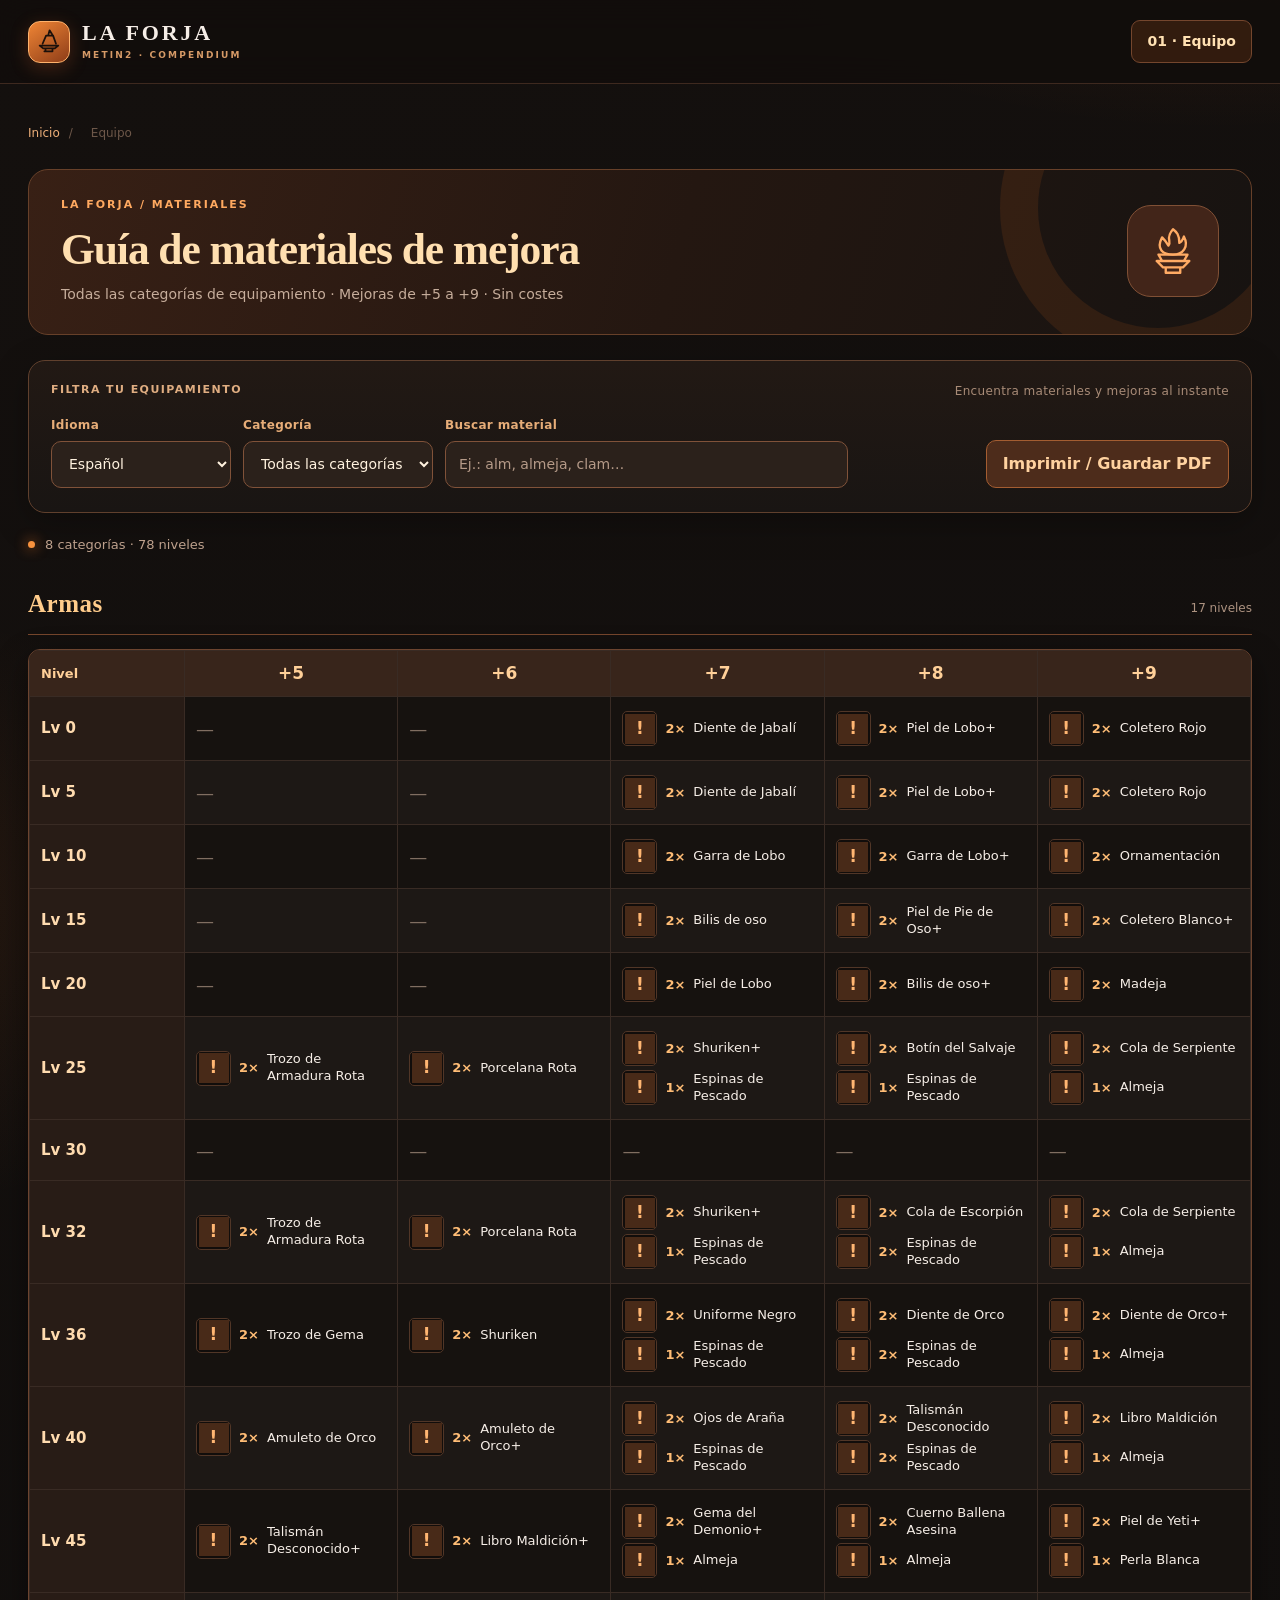
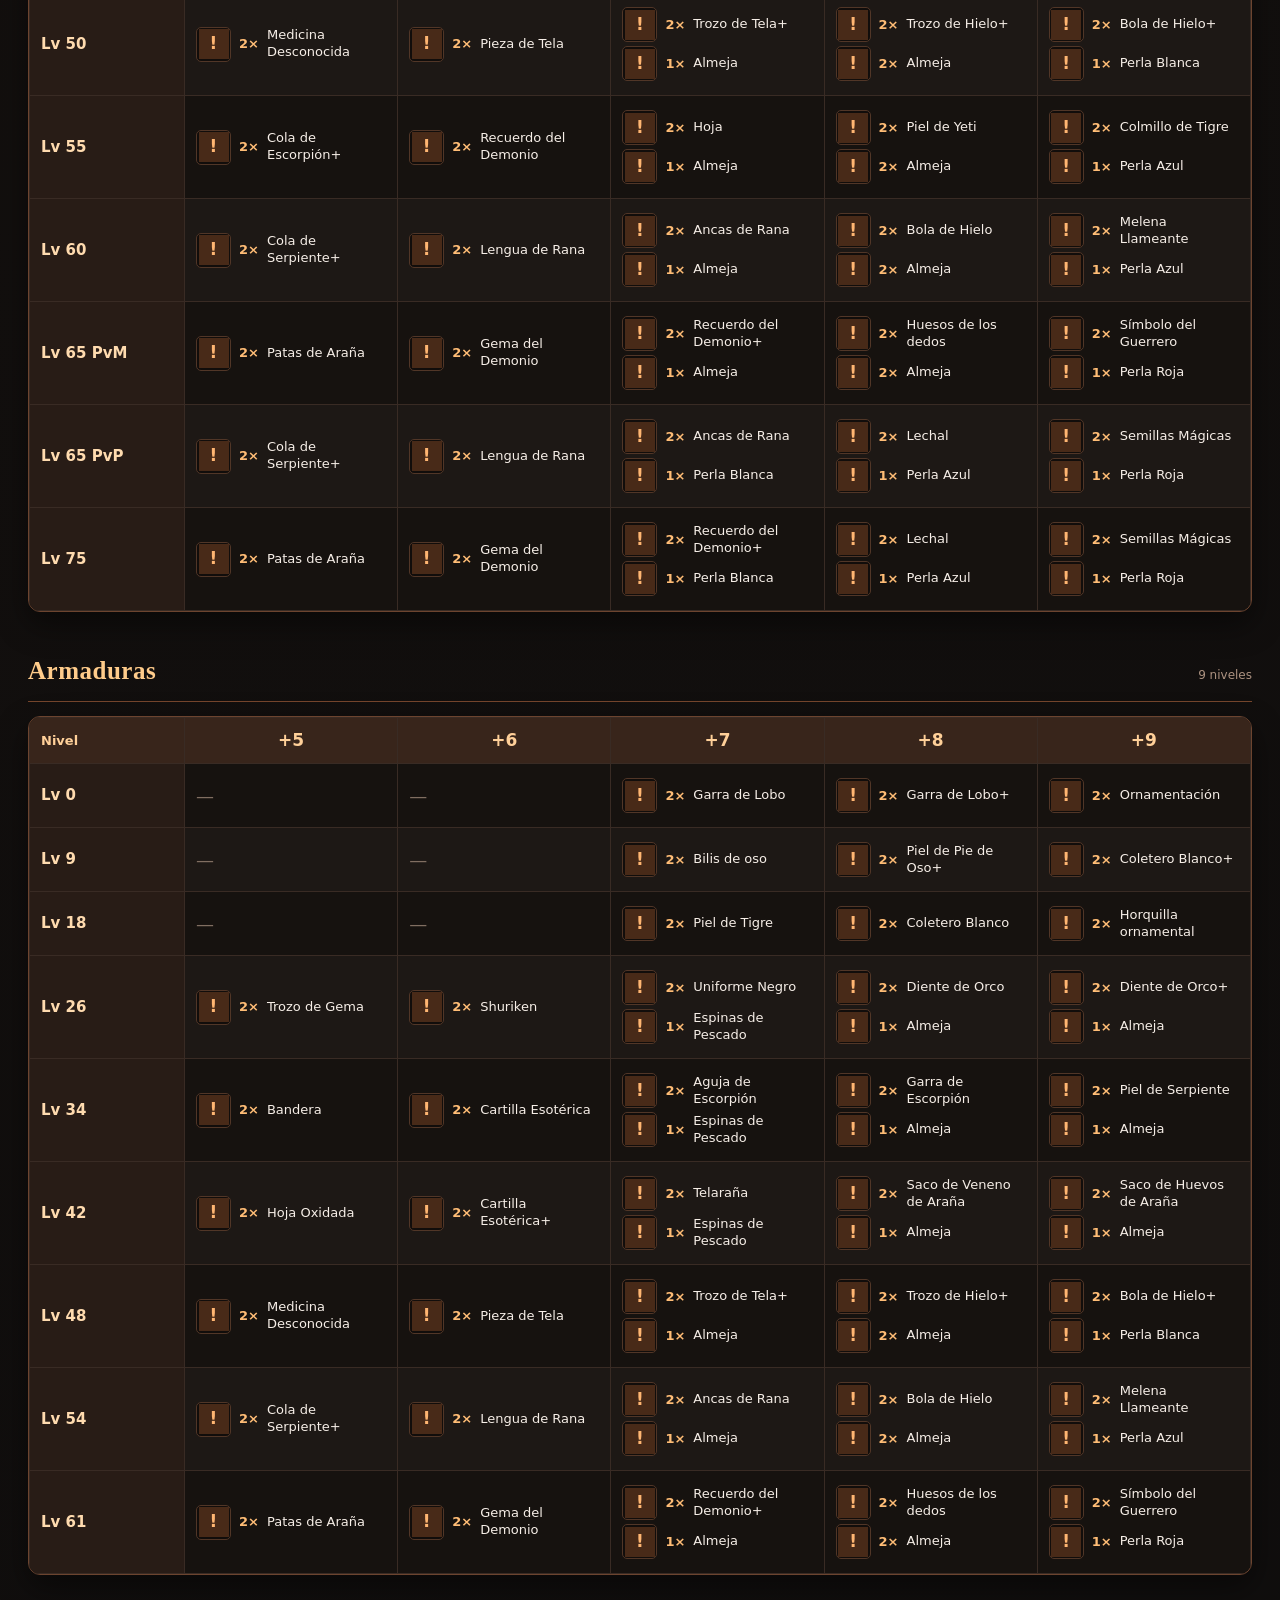
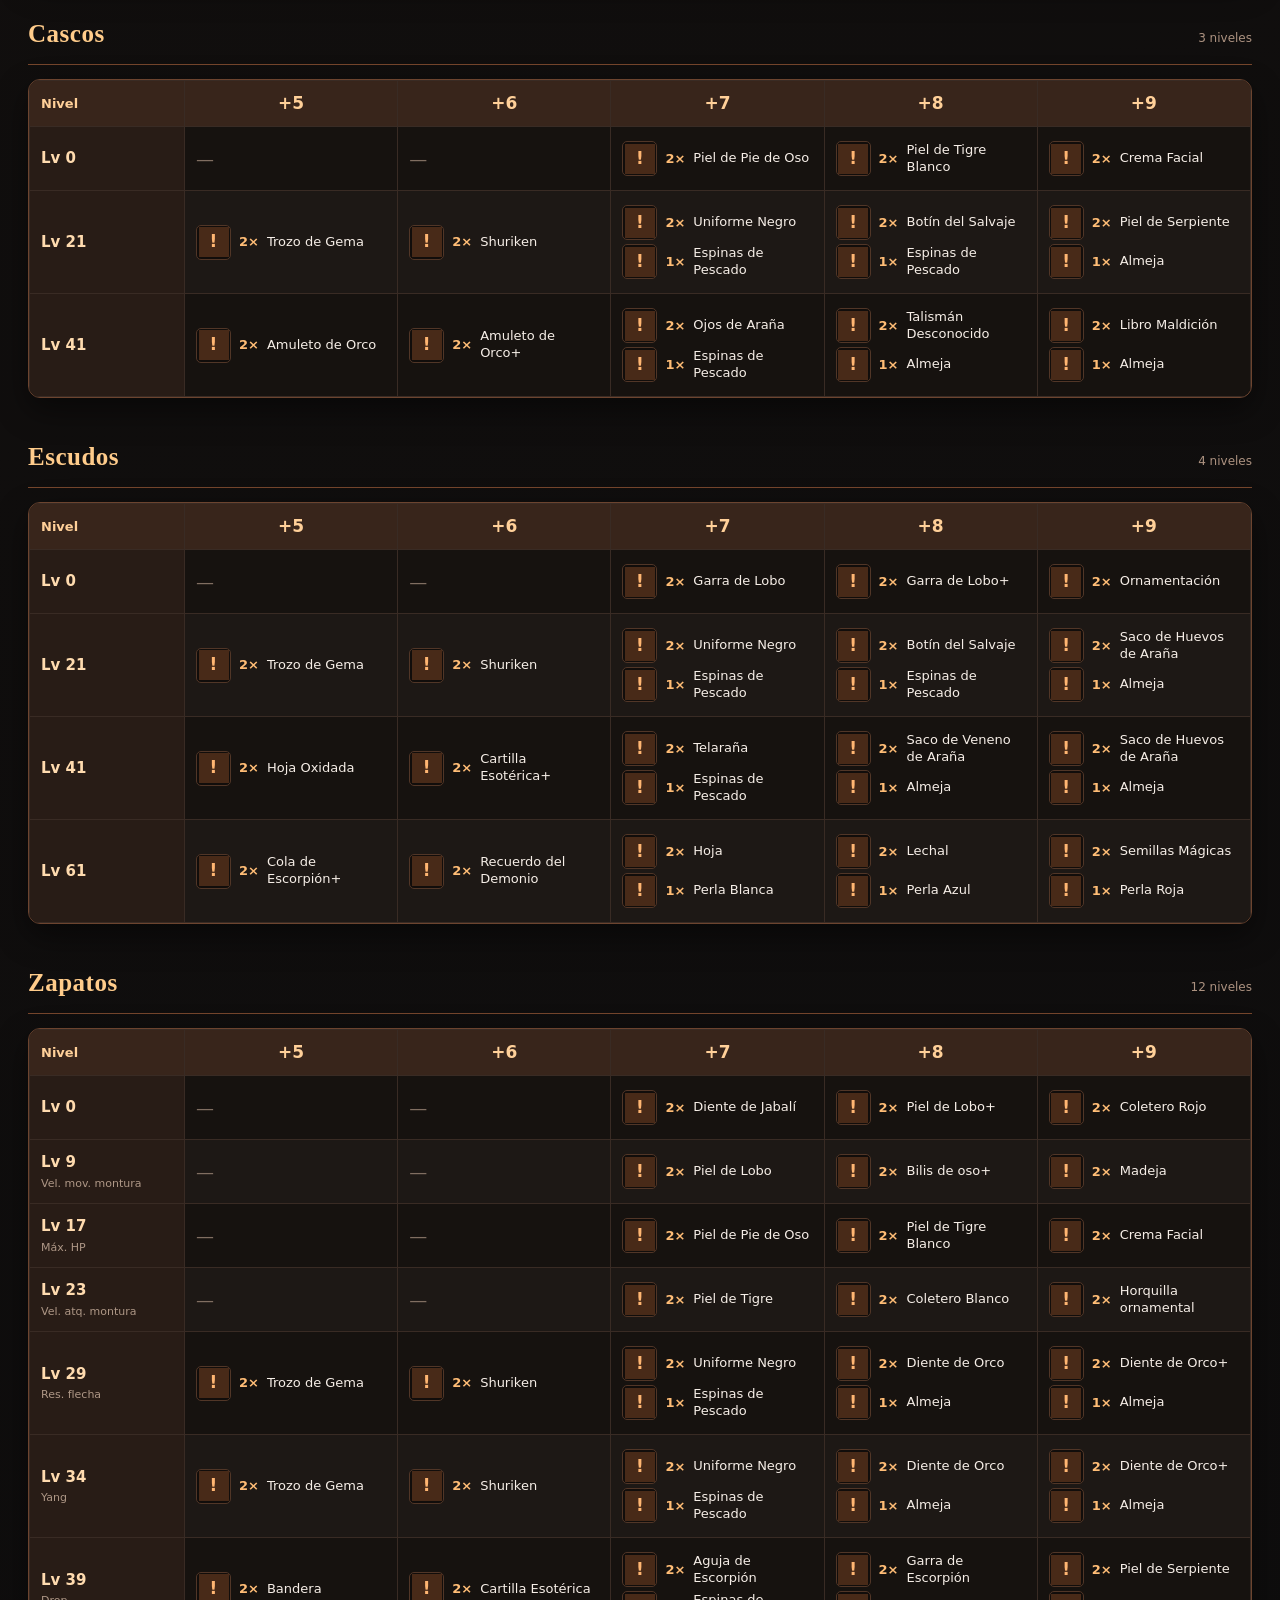
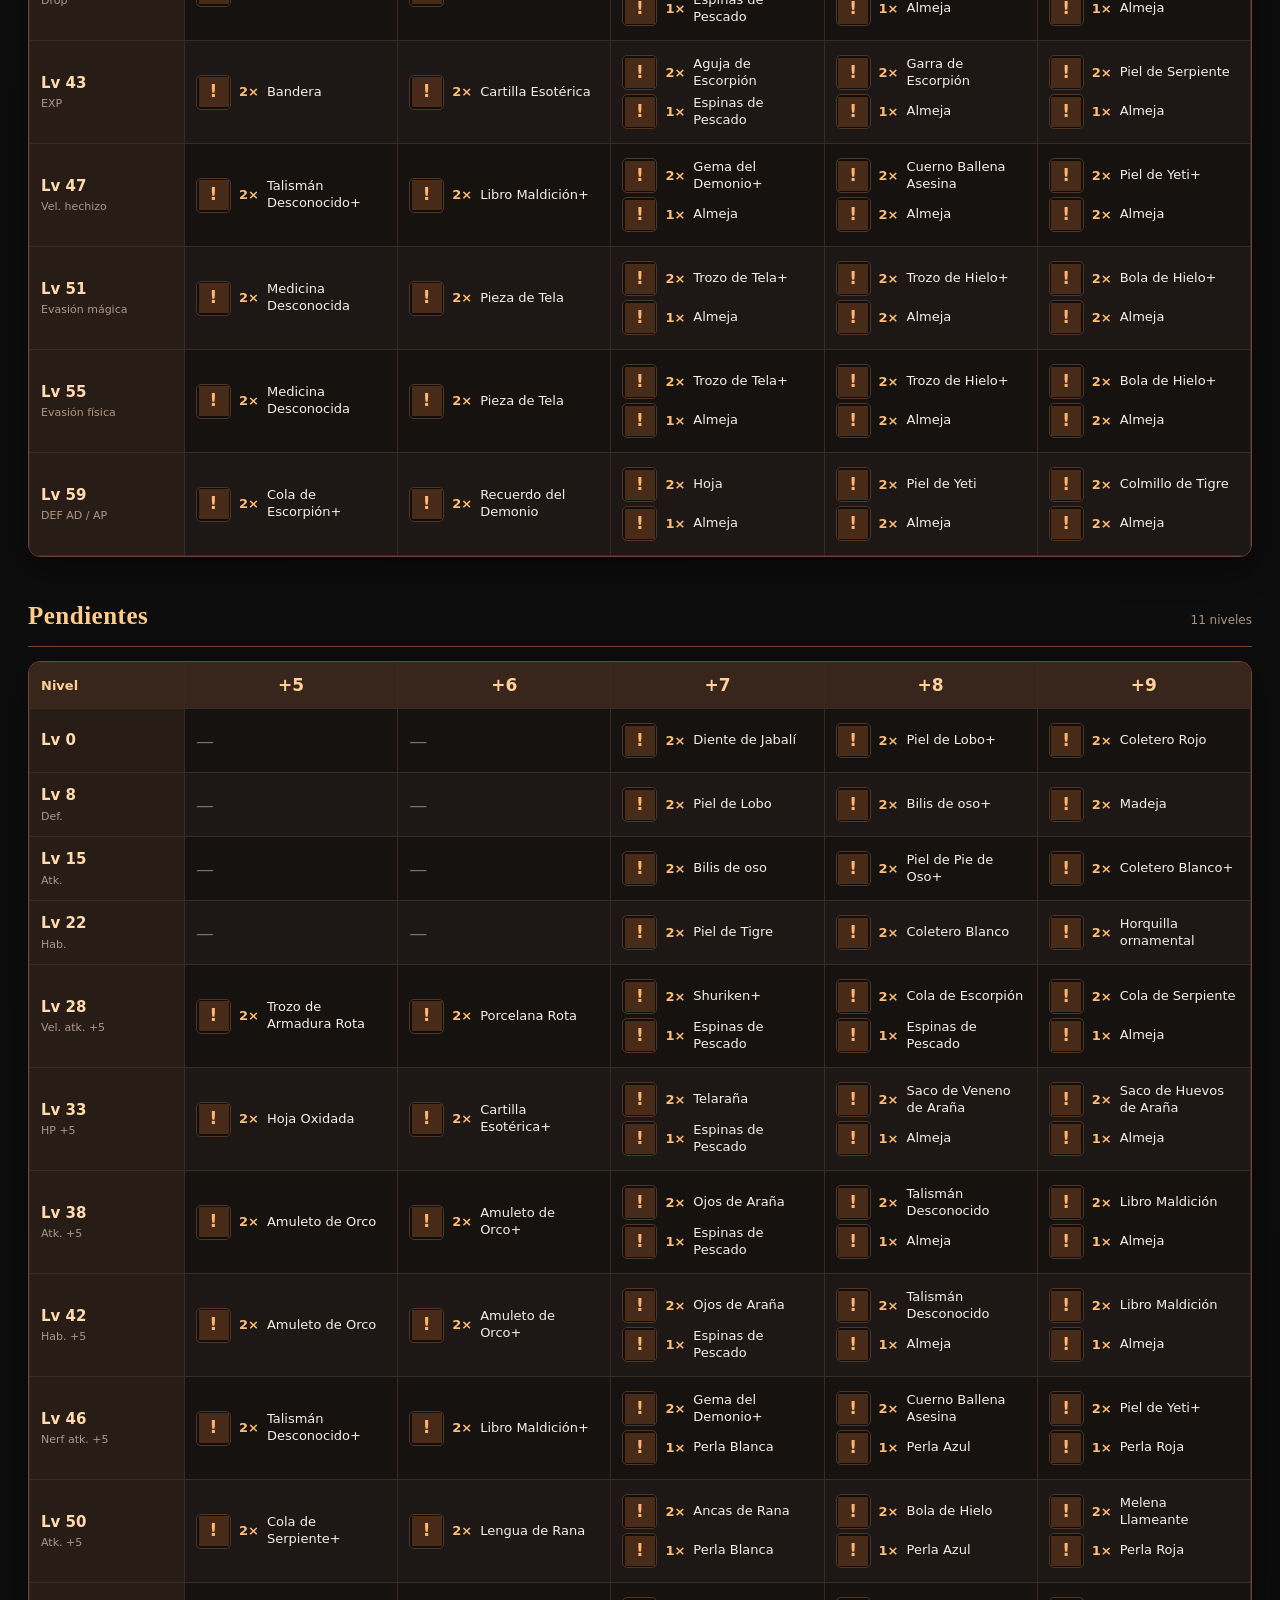
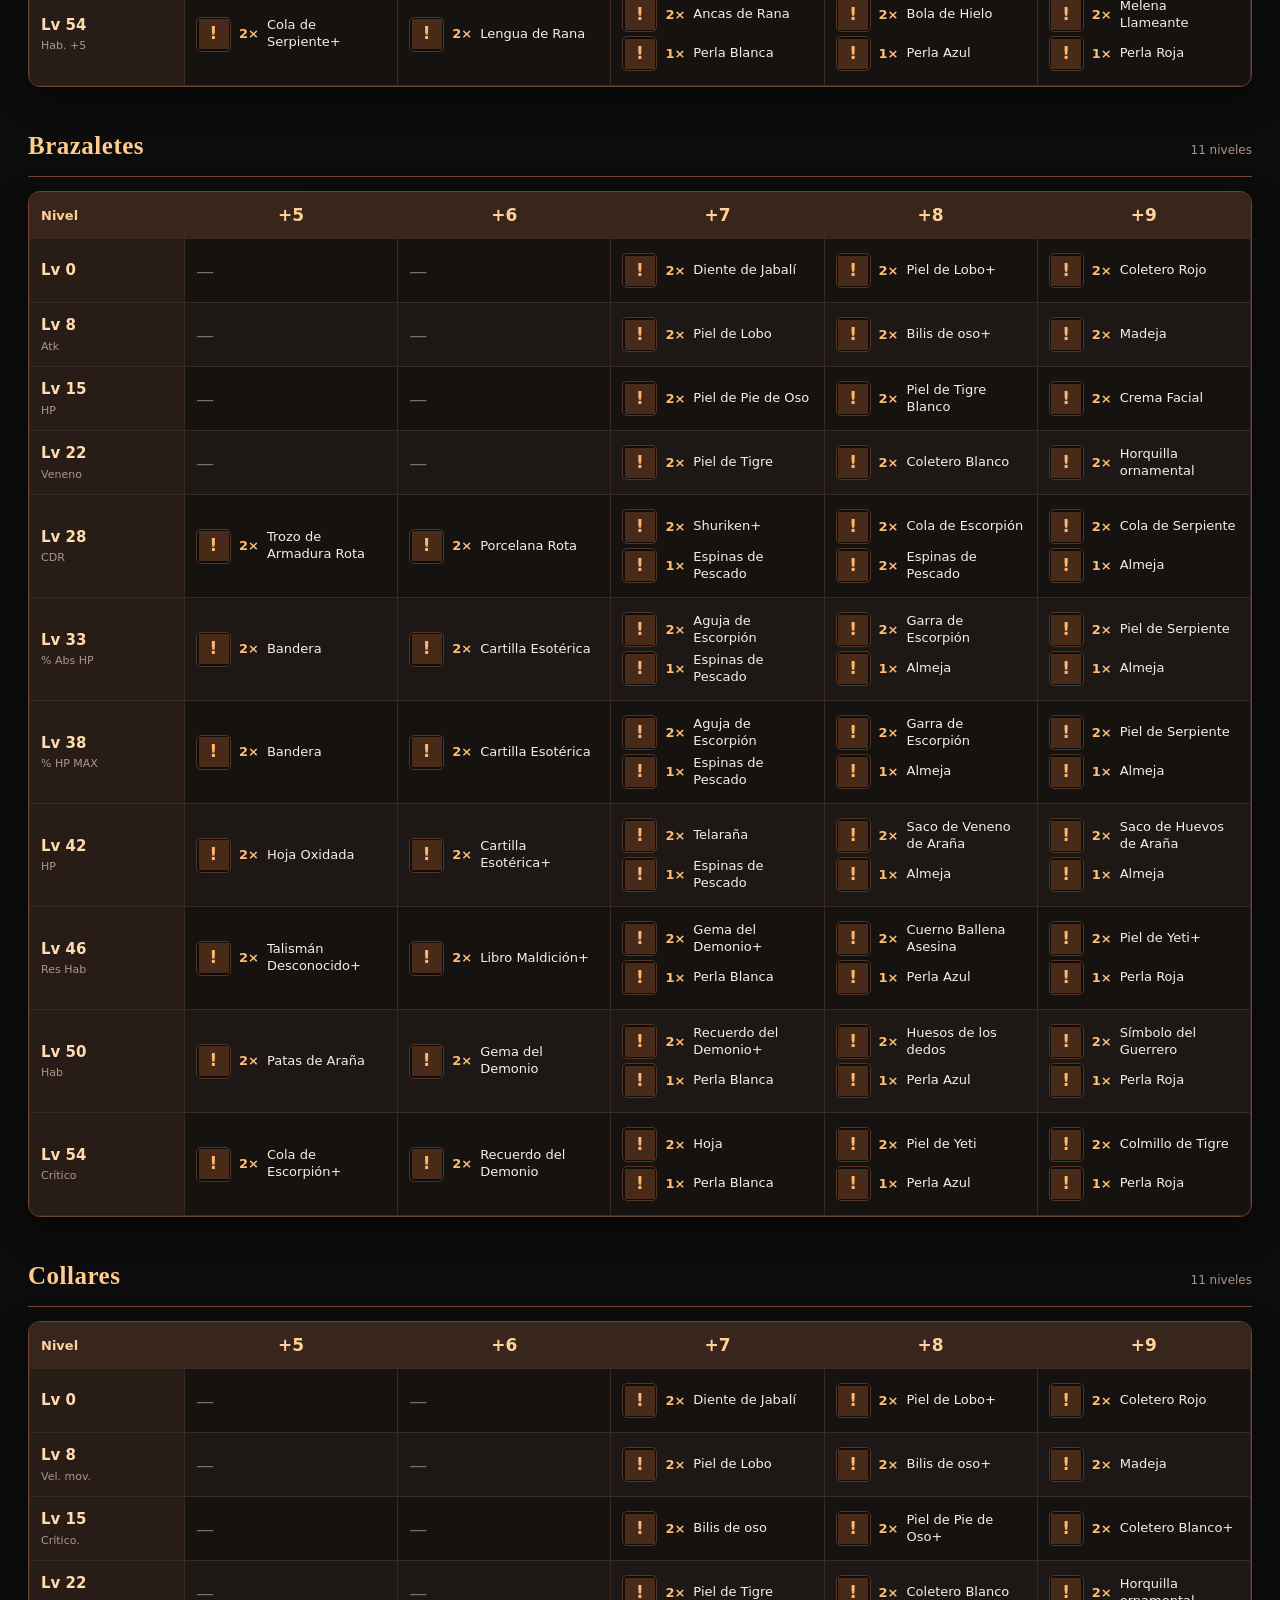
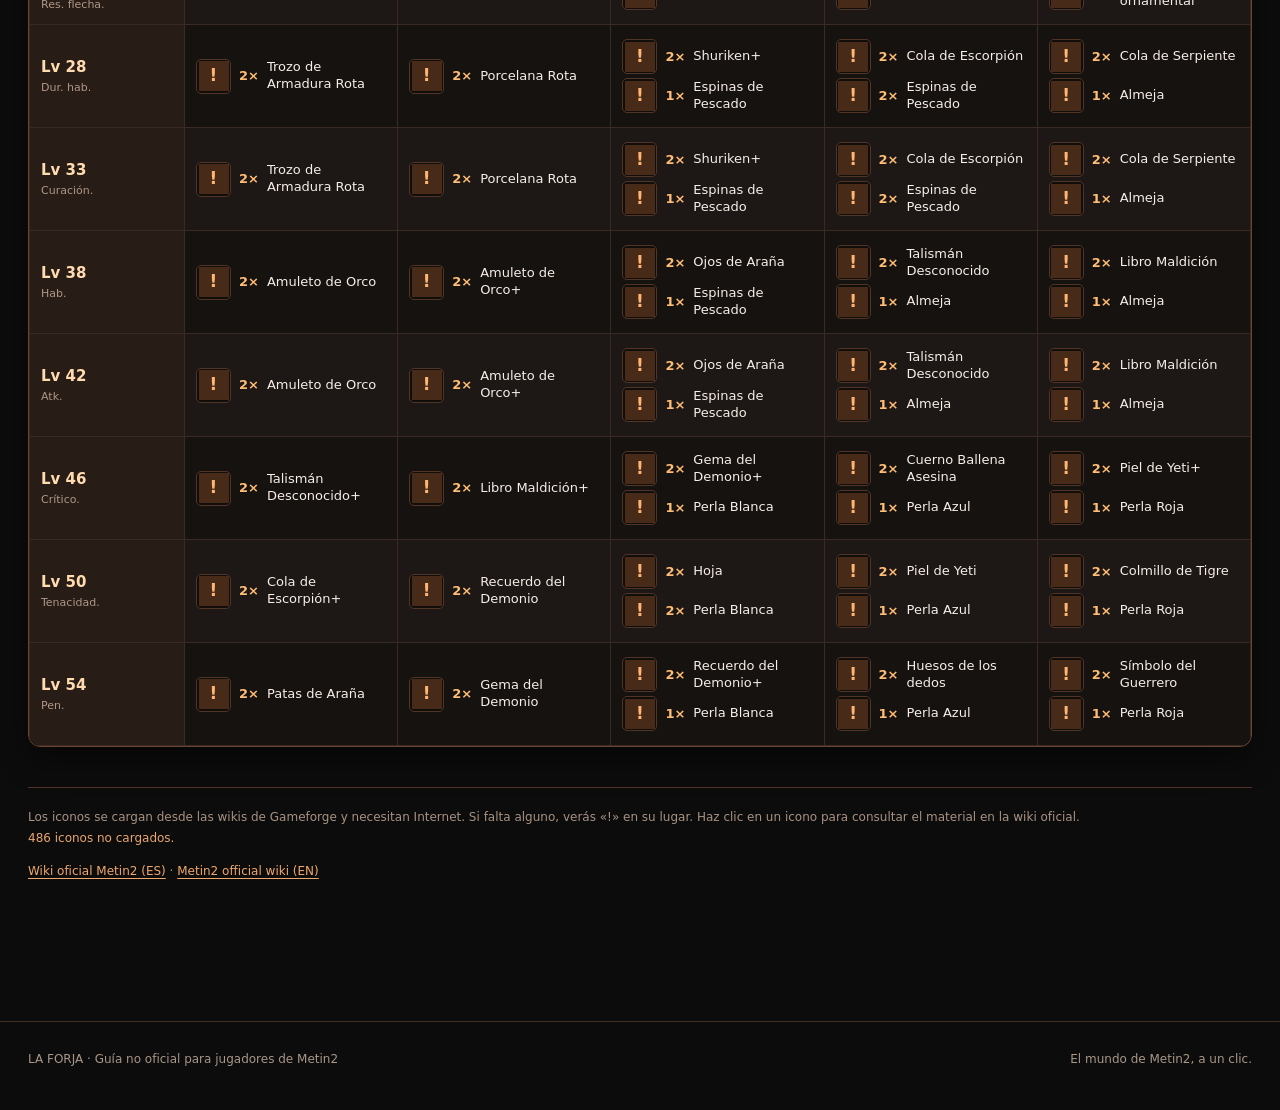
==== crafting.html @ 2d1f7be0 "Add files via upload" ====
<!DOCTYPE html>
<html lang="es">
<head>
<meta charset="utf-8">
<meta name="viewport" content="width=device-width, initial-scale=1">
<meta name="theme-color" content="#17100e">
<meta name="description" content="Guía de crafteo de Metin2: materiales para mejorar armas, armaduras, cascos, escudos, zapatos, pendientes, brazaletes y collares del +5 al +9.">
<title>Metin2 · Equipo y materiales</title>
<link rel="stylesheet" href="estilos.css">
</head>
<body>
<header class="site-header">
  <div class="shell header-inner">
    <a class="brand" href="index.html" data-home-link aria-label="Volver al inicio">
      <span class="brand-mark" aria-hidden="true"><svg viewBox="0 0 48 48" fill="none" stroke="currentColor" stroke-width="3" stroke-linecap="round" stroke-linejoin="round"><path d="M8 30h32l-6 5H14l-6-5ZM18 35v5m12-5v5H16"/><path d="M13 27l6-14h12l5 14"/><path d="m23 11 2-7 5 8"/></svg></span>
      <span><span class="brand-name">LA FORJA</span><span class="brand-caption">Metin2 · Compendium</span></span>
    </a>
    <nav class="main-nav" aria-label="Navegación principal">
      <a id="navCraft" href="crafting.html" aria-current="page">01 · Equipo</a>
    </nav>
  </div>
</header>
<main class="shell craft-main">
  <div class="breadcrumb"><a href="index.html" data-home-link id="breadcrumbHome">Inicio</a><span>/</span><span id="breadcrumbCurrent">Equipo</span></div>
  <header class="craft-hero">
    <div>
      <div class="kicker" id="heroKicker">LA FORJA / MATERIALES</div>
      <h1 id="pageTitle">Guía de materiales de mejora</h1>
      <p class="description" id="description">Todas las categorías de equipamiento · Mejoras de +5 a +9 · Sin costes</p>
    </div>
    <div class="craft-icon" aria-hidden="true"><svg viewBox="0 0 64 64" fill="none" stroke="currentColor" stroke-width="2.6" stroke-linecap="round" stroke-linejoin="round"><path d="M14 43h36l-7 7H21l-7-7ZM24 50v6h16v-6M16 36h32l-4 7H20l-4-7Z"/><path d="M32 8c-9 10-1 13-5 18-3-5-7-9-7-9-7 13 1 19 12 19s18-9 12-20c-2 6-5 7-5 7 0-9-3-12-7-15Z"/></svg></div>
  </header>
  <section class="filter-panel" aria-label="Filtros de crafteo">
    <div class="filter-head"><span id="filterTitle">Filtra tu equipamiento</span><span id="filterHint" class="mini">Encuentra materiales y mejoras al instante</span></div>
    <div class="toolbar">
      <div class="field"><label for="lang" id="langLabel">Idioma</label><select id="lang" aria-label="Idioma"><option value="es">Español</option><option value="en">English</option></select></div>
      <div class="field"><label for="category" id="categoryLabel">Categoría</label><select id="category" aria-label="Categoría"><option value="all">Todas las categorías</option></select></div>
      <div class="field search-field"><label for="search" id="searchLabel">Buscar material</label><input id="search" type="search" placeholder="Ej.: alm, almeja, clam…" autocomplete="off" spellcheck="false" maxlength="100" aria-controls="tables"></div>
      <span class="spacer"></span>
      <button type="button" class="print-btn" id="print">Imprimir / Guardar PDF</button>
    </div>
  </section>
  <div class="stats" id="stats" aria-live="polite"></div>
  <div id="tables"></div>
  <footer class="info-footer">
    <div id="sourceNote">Los iconos se cargan desde las wikis de Gameforge y necesitan Internet. Si falta alguno, verás «!» en su lugar. Haz clic en un icono para consultar el material en la wiki oficial.</div>
    <div id="failures" role="status"></div>
    <p><a href="https://es-wiki.metin2.gameforge.com/index.php/Items_para_mejoras" target="_blank" rel="noopener noreferrer">Wiki oficial Metin2 (ES)</a> · <a href="https://en-wiki.metin2.gameforge.com/index.php/Upgrade_Items" target="_blank" rel="noopener noreferrer">Metin2 official wiki (EN)</a></p>
  </footer>
</main>
<footer class="site-footer"><div class="shell footer-content"><span>LA FORJA · Guía no oficial para jugadores de Metin2</span><span>El mundo de Metin2, a un clic.</span></div></footer>
<script id="game-data" type="application/json">{"categories":{"armas":[{"level":"Lv 0","bonus":"","cells":[[],[],[[2,"Diente de Jabalí"]],[[2,"Piel de Lobo+"]],[[2,"Coletero Rojo"]]]},{"level":"Lv 5","bonus":"","cells":[[],[],[[2,"Diente de Jabalí"]],[[2,"Piel de Lobo+"]],[[2,"Coletero Rojo"]]]},{"level":"Lv 10","bonus":"","cells":[[],[],[[2,"Garra de Lobo"]],[[2,"Garra de Lobo+"]],[[2,"Ornamentación"]]]},{"level":"Lv 15","bonus":"","cells":[[],[],[[2,"Bilis de oso"]],[[2,"Piel de Pie de Oso+"]],[[2,"Coletero Blanco+"]]]},{"level":"Lv 20","bonus":"","cells":[[],[],[[2,"Piel de Lobo"]],[[2,"Bilis de oso+"]],[[2,"Madeja"]]]},{"level":"Lv 25","bonus":"","cells":[[[2,"Trozo de Armadura Rota"]],[[2,"Porcelana Rota"]],[[2,"Shuriken+"],[1,"Espinas de Pescado"]],[[2,"Botín del Salvaje"],[1,"Espinas de Pescado"]],[[2,"Cola de Serpiente"],[1,"Almeja"]]]},{"level":"Lv 30","bonus":"","cells":[[],[],[],[],[]]},{"level":"Lv 32","bonus":"","cells":[[[2,"Trozo de Armadura Rota"]],[[2,"Porcelana Rota"]],[[2,"Shuriken+"],[1,"Espinas de Pescado"]],[[2,"Cola de Escorpión"],[2,"Espinas de Pescado"]],[[2,"Cola de Serpiente"],[1,"Almeja"]]]},{"level":"Lv 36","bonus":"","cells":[[[2,"Trozo de Gema"]],[[2,"Shuriken"]],[[2,"Uniforme Negro"],[1,"Espinas de Pescado"]],[[2,"Diente de Orco"],[2,"Espinas de Pescado"]],[[2,"Diente de Orco+"],[1,"Almeja"]]]},{"level":"Lv 40","bonus":"","cells":[[[2,"Amuleto de Orco"]],[[2,"Amuleto de Orco+"]],[[2,"Ojos de Araña"],[1,"Espinas de Pescado"]],[[2,"Talismán Desconocido"],[2,"Espinas de Pescado"]],[[2,"Libro Maldición"],[1,"Almeja"]]]},{"level":"Lv 45","bonus":"","cells":[[[2,"Talismán Desconocido+"]],[[2,"Libro Maldición+"]],[[2,"Gema del Demonio+"],[1,"Almeja"]],[[2,"Cuerno Ballena Asesina"],[1,"Almeja"]],[[2,"Piel de Yeti+"],[1,"Perla Blanca"]]]},{"level":"Lv 50","bonus":"","cells":[[[2,"Medicina Desconocida"]],[[2,"Pieza de Tela"]],[[2,"Trozo de Tela+"],[1,"Almeja"]],[[2,"Trozo de Hielo+"],[2,"Almeja"]],[[2,"Bola de Hielo+"],[1,"Perla Blanca"]]]},{"level":"Lv 55","bonus":"","cells":[[[2,"Cola de Escorpión+"]],[[2,"Recuerdo del Demonio"]],[[2,"Hoja"],[1,"Almeja"]],[[2,"Piel de Yeti"],[2,"Almeja"]],[[2,"Colmillo de Tigre"],[1,"Perla Azul"]]]},{"level":"Lv 60","bonus":"","cells":[[[2,"Cola de Serpiente+"]],[[2,"Lengua de Rana"]],[[2,"Ancas de Rana"],[1,"Almeja"]],[[2,"Bola de Hielo"],[2,"Almeja"]],[[2,"Melena Llameante"],[1,"Perla Azul"]]]},{"level":"Lv 65 PvM","bonus":"","cells":[[[2,"Patas de Araña"]],[[2,"Gema del Demonio"]],[[2,"Recuerdo del Demonio+"],[1,"Almeja"]],[[2,"Huesos de los dedos"],[2,"Almeja"]],[[2,"Símbolo del Guerrero"],[1,"Perla Roja"]]]},{"level":"Lv 65 PvP","bonus":"","cells":[[[2,"Cola de Serpiente+"]],[[2,"Lengua de Rana"]],[[2,"Ancas de Rana"],[1,"Perla Blanca"]],[[2,"Lechal"],[1,"Perla Azul"]],[[2,"Semillas Mágicas"],[1,"Perla Roja"]]]},{"level":"Lv 75","bonus":"","cells":[[[2,"Patas de Araña"]],[[2,"Gema del Demonio"]],[[2,"Recuerdo del Demonio+"],[1,"Perla Blanca"]],[[2,"Lechal"],[1,"Perla Azul"]],[[2,"Semillas Mágicas"],[1,"Perla Roja"]]]}],"armaduras":[{"level":"Lv 0","bonus":"","cells":[[],[],[[2,"Garra de Lobo"]],[[2,"Garra de Lobo+"]],[[2,"Ornamentación"]]]},{"level":"Lv 9","bonus":"","cells":[[],[],[[2,"Bilis de oso"]],[[2,"Piel de Pie de Oso+"]],[[2,"Coletero Blanco+"]]]},{"level":"Lv 18","bonus":"","cells":[[],[],[[2,"Piel de Tigre"]],[[2,"Coletero Blanco"]],[[2,"Horquilla ornamental"]]]},{"level":"Lv 26","bonus":"","cells":[[[2,"Trozo de Gema"]],[[2,"Shuriken"]],[[2,"Uniforme Negro"],[1,"Espinas de Pescado"]],[[2,"Diente de Orco"],[1,"Almeja"]],[[2,"Diente de Orco+"],[1,"Almeja"]]]},{"level":"Lv 34","bonus":"","cells":[[[2,"Bandera"]],[[2,"Cartilla Esotérica"]],[[2,"Aguja de Escorpión"],[1,"Espinas de Pescado"]],[[2,"Garra de Escorpión"],[1,"Almeja"]],[[2,"Piel de Serpiente"],[1,"Almeja"]]]},{"level":"Lv 42","bonus":"","cells":[[[2,"Hoja Oxidada"]],[[2,"Cartilla Esotérica+"]],[[2,"Telaraña"],[1,"Espinas de Pescado"]],[[2,"Saco de Veneno de Araña"],[1,"Almeja"]],[[2,"Saco de Huevos de Araña"],[1,"Almeja"]]]},{"level":"Lv 48","bonus":"","cells":[[[2,"Medicina Desconocida"]],[[2,"Pieza de Tela"]],[[2,"Trozo de Tela+"],[1,"Almeja"]],[[2,"Trozo de Hielo+"],[2,"Almeja"]],[[2,"Bola de Hielo+"],[1,"Perla Blanca"]]]},{"level":"Lv 54","bonus":"","cells":[[[2,"Cola de Serpiente+"]],[[2,"Lengua de Rana"]],[[2,"Ancas de Rana"],[1,"Almeja"]],[[2,"Bola de Hielo"],[2,"Almeja"]],[[2,"Melena Llameante"],[1,"Perla Azul"]]]},{"level":"Lv 61","bonus":"","cells":[[[2,"Patas de Araña"]],[[2,"Gema del Demonio"]],[[2,"Recuerdo del Demonio+"],[1,"Almeja"]],[[2,"Huesos de los dedos"],[2,"Almeja"]],[[2,"Símbolo del Guerrero"],[1,"Perla Roja"]]]}],"cascos":[{"level":"Lv 0","bonus":"","cells":[[],[],[[2,"Piel de Pie de Oso"]],[[2,"Piel de Tigre Blanco"]],[[2,"Crema Facial"]]]},{"level":"Lv 21","bonus":"","cells":[[[2,"Trozo de Gema"]],[[2,"Shuriken"]],[[2,"Uniforme Negro"],[1,"Espinas de Pescado"]],[[2,"Botín del Salvaje"],[1,"Espinas de Pescado"]],[[2,"Piel de Serpiente"],[1,"Almeja"]]]},{"level":"Lv 41","bonus":"","cells":[[[2,"Amuleto de Orco"]],[[2,"Amuleto de Orco+"]],[[2,"Ojos de Araña"],[1,"Espinas de Pescado"]],[[2,"Talismán Desconocido"],[1,"Almeja"]],[[2,"Libro Maldición"],[1,"Almeja"]]]}],"escudos":[{"level":"Lv 0","bonus":"","cells":[[],[],[[2,"Garra de Lobo"]],[[2,"Garra de Lobo+"]],[[2,"Ornamentación"]]]},{"level":"Lv 21","bonus":"","cells":[[[2,"Trozo de Gema"]],[[2,"Shuriken"]],[[2,"Uniforme Negro"],[1,"Espinas de Pescado"]],[[2,"Botín del Salvaje"],[1,"Espinas de Pescado"]],[[2,"Saco de Huevos de Araña"],[1,"Almeja"]]]},{"level":"Lv 41","bonus":"","cells":[[[2,"Hoja Oxidada"]],[[2,"Cartilla Esotérica+"]],[[2,"Telaraña"],[1,"Espinas de Pescado"]],[[2,"Saco de Veneno de Araña"],[1,"Almeja"]],[[2,"Saco de Huevos de Araña"],[1,"Almeja"]]]},{"level":"Lv 61","bonus":"","cells":[[[2,"Cola de Escorpión+"]],[[2,"Recuerdo del Demonio"]],[[2,"Hoja"],[1,"Perla Blanca"]],[[2,"Lechal"],[1,"Perla Azul"]],[[2,"Semillas Mágicas"],[1,"Perla Roja"]]]}],"zapatos":[{"level":"Lv 0","bonus":"","cells":[[],[],[[2,"Diente de Jabalí"]],[[2,"Piel de Lobo+"]],[[2,"Coletero Rojo"]]]},{"level":"Lv 9","bonus":"Vel. mov. montura","cells":[[],[],[[2,"Piel de Lobo"]],[[2,"Bilis de oso+"]],[[2,"Madeja"]]]},{"level":"Lv 17","bonus":"Máx. HP","cells":[[],[],[[2,"Piel de Pie de Oso"]],[[2,"Piel de Tigre Blanco"]],[[2,"Crema Facial"]]]},{"level":"Lv 23","bonus":"Vel. atq. montura","cells":[[],[],[[2,"Piel de Tigre"]],[[2,"Coletero Blanco"]],[[2,"Horquilla ornamental"]]]},{"level":"Lv 29","bonus":"Res. flecha","cells":[[[2,"Trozo de Gema"]],[[2,"Shuriken"]],[[2,"Uniforme Negro"],[1,"Espinas de Pescado"]],[[2,"Diente de Orco"],[1,"Almeja"]],[[2,"Diente de Orco+"],[1,"Almeja"]]]},{"level":"Lv 34","bonus":"Yang","cells":[[[2,"Trozo de Gema"]],[[2,"Shuriken"]],[[2,"Uniforme Negro"],[1,"Espinas de Pescado"]],[[2,"Diente de Orco"],[1,"Almeja"]],[[2,"Diente de Orco+"],[1,"Almeja"]]]},{"level":"Lv 39","bonus":"Drop","cells":[[[2,"Bandera"]],[[2,"Cartilla Esotérica"]],[[2,"Aguja de Escorpión"],[1,"Espinas de Pescado"]],[[2,"Garra de Escorpión"],[1,"Almeja"]],[[2,"Piel de Serpiente"],[1,"Almeja"]]]},{"level":"Lv 43","bonus":"EXP","cells":[[[2,"Bandera"]],[[2,"Cartilla Esotérica"]],[[2,"Aguja de Escorpión"],[1,"Espinas de Pescado"]],[[2,"Garra de Escorpión"],[1,"Almeja"]],[[2,"Piel de Serpiente"],[1,"Almeja"]]]},{"level":"Lv 47","bonus":"Vel. hechizo","cells":[[[2,"Talismán Desconocido+"]],[[2,"Libro Maldición+"]],[[2,"Gema del Demonio+"],[1,"Almeja"]],[[2,"Cuerno Ballena Asesina"],[2,"Almeja"]],[[2,"Piel de Yeti+"],[2,"Almeja"]]]},{"level":"Lv 51","bonus":"Evasión mágica","cells":[[[2,"Medicina Desconocida"]],[[2,"Pieza de Tela"]],[[2,"Trozo de Tela+"],[1,"Almeja"]],[[2,"Trozo de Hielo+"],[2,"Almeja"]],[[2,"Bola de Hielo+"],[2,"Almeja"]]]},{"level":"Lv 55","bonus":"Evasión física","cells":[[[2,"Medicina Desconocida"]],[[2,"Pieza de Tela"]],[[2,"Trozo de Tela+"],[1,"Almeja"]],[[2,"Trozo de Hielo+"],[2,"Almeja"]],[[2,"Bola de Hielo+"],[2,"Almeja"]]]},{"level":"Lv 59","bonus":"DEF AD / AP","cells":[[[2,"Cola de Escorpión+"]],[[2,"Recuerdo del Demonio"]],[[2,"Hoja"],[1,"Almeja"]],[[2,"Piel de Yeti"],[2,"Almeja"]],[[2,"Colmillo de Tigre"],[2,"Almeja"]]]}],"pendientes":[{"level":"Lv 0","bonus":"","cells":[[],[],[[2,"Diente de Jabalí"]],[[2,"Piel de Lobo+"]],[[2,"Coletero Rojo"]]]},{"level":"Lv 8","bonus":"Def.","cells":[[],[],[[2,"Piel de Lobo"]],[[2,"Bilis de oso+"]],[[2,"Madeja"]]]},{"level":"Lv 15","bonus":"Atk.","cells":[[],[],[[2,"Bilis de oso"]],[[2,"Piel de Pie de Oso+"]],[[2,"Coletero Blanco+"]]]},{"level":"Lv 22","bonus":"Hab.","cells":[[],[],[[2,"Piel de Tigre"]],[[2,"Coletero Blanco"]],[[2,"Horquilla ornamental"]]]},{"level":"Lv 28","bonus":"Vel. atk. +5","cells":[[[2,"Trozo de Armadura Rota"]],[[2,"Porcelana Rota"]],[[2,"Shuriken+"],[1,"Espinas de Pescado"]],[[2,"Cola de Escorpión"],[1,"Espinas de Pescado"]],[[2,"Cola de Serpiente"],[1,"Almeja"]]]},{"level":"Lv 33","bonus":"HP +5","cells":[[[2,"Hoja Oxidada"]],[[2,"Cartilla Esotérica+"]],[[2,"Telaraña"],[1,"Espinas de Pescado"]],[[2,"Saco de Veneno de Araña"],[1,"Almeja"]],[[2,"Saco de Huevos de Araña"],[1,"Almeja"]]]},{"level":"Lv 38","bonus":"Atk. +5","cells":[[[2,"Amuleto de Orco"]],[[2,"Amuleto de Orco+"]],[[2,"Ojos de Araña"],[1,"Espinas de Pescado"]],[[2,"Talismán Desconocido"],[1,"Almeja"]],[[2,"Libro Maldición"],[1,"Almeja"]]]},{"level":"Lv 42","bonus":"Hab. +5","cells":[[[2,"Amuleto de Orco"]],[[2,"Amuleto de Orco+"]],[[2,"Ojos de Araña"],[1,"Espinas de Pescado"]],[[2,"Talismán Desconocido"],[1,"Almeja"]],[[2,"Libro Maldición"],[1,"Almeja"]]]},{"level":"Lv 46","bonus":"Nerf atk. +5","cells":[[[2,"Talismán Desconocido+"]],[[2,"Libro Maldición+"]],[[2,"Gema del Demonio+"],[1,"Perla Blanca"]],[[2,"Cuerno Ballena Asesina"],[1,"Perla Azul"]],[[2,"Piel de Yeti+"],[1,"Perla Roja"]]]},{"level":"Lv 50","bonus":"Atk. +5","cells":[[[2,"Cola de Serpiente+"]],[[2,"Lengua de Rana"]],[[2,"Ancas de Rana"],[1,"Perla Blanca"]],[[2,"Bola de Hielo"],[1,"Perla Azul"]],[[2,"Melena Llameante"],[1,"Perla Roja"]]]},{"level":"Lv 54","bonus":"Hab. +5","cells":[[[2,"Cola de Serpiente+"]],[[2,"Lengua de Rana"]],[[2,"Ancas de Rana"],[1,"Perla Blanca"]],[[2,"Bola de Hielo"],[1,"Perla Azul"]],[[2,"Melena Llameante"],[1,"Perla Roja"]]]}],"brazaletes":[{"level":"Lv 0","bonus":"","cells":[[],[],[[2,"Diente de Jabalí"]],[[2,"Piel de Lobo+"]],[[2,"Coletero Rojo"]]]},{"level":"Lv 8","bonus":"Atk","cells":[[],[],[[2,"Piel de Lobo"]],[[2,"Bilis de oso+"]],[[2,"Madeja"]]]},{"level":"Lv 15","bonus":"HP","cells":[[],[],[[2,"Piel de Pie de Oso"]],[[2,"Piel de Tigre Blanco"]],[[2,"Crema Facial"]]]},{"level":"Lv 22","bonus":"Veneno","cells":[[],[],[[2,"Piel de Tigre"]],[[2,"Coletero Blanco"]],[[2,"Horquilla ornamental"]]]},{"level":"Lv 28","bonus":"CDR","cells":[[[2,"Trozo de Armadura Rota"]],[[2,"Porcelana Rota"]],[[2,"Shuriken+"],[1,"Espinas de Pescado"]],[[2,"Cola de Escorpión"],[2,"Espinas de Pescado"]],[[2,"Cola de Serpiente"],[1,"Almeja"]]]},{"level":"Lv 33","bonus":"% Abs HP","cells":[[[2,"Bandera"]],[[2,"Cartilla Esotérica"]],[[2,"Aguja de Escorpión"],[1,"Espinas de Pescado"]],[[2,"Garra de Escorpión"],[1,"Almeja"]],[[2,"Piel de Serpiente"],[1,"Almeja"]]]},{"level":"Lv 38","bonus":"% HP MAX","cells":[[[2,"Bandera"]],[[2,"Cartilla Esotérica"]],[[2,"Aguja de Escorpión"],[1,"Espinas de Pescado"]],[[2,"Garra de Escorpión"],[1,"Almeja"]],[[2,"Piel de Serpiente"],[1,"Almeja"]]]},{"level":"Lv 42","bonus":"HP","cells":[[[2,"Hoja Oxidada"]],[[2,"Cartilla Esotérica+"]],[[2,"Telaraña"],[1,"Espinas de Pescado"]],[[2,"Saco de Veneno de Araña"],[1,"Almeja"]],[[2,"Saco de Huevos de Araña"],[1,"Almeja"]]]},{"level":"Lv 46","bonus":"Res Hab","cells":[[[2,"Talismán Desconocido+"]],[[2,"Libro Maldición+"]],[[2,"Gema del Demonio+"],[1,"Perla Blanca"]],[[2,"Cuerno Ballena Asesina"],[1,"Perla Azul"]],[[2,"Piel de Yeti+"],[1,"Perla Roja"]]]},{"level":"Lv 50","bonus":"Hab","cells":[[[2,"Patas de Araña"]],[[2,"Gema del Demonio"]],[[2,"Recuerdo del Demonio+"],[1,"Perla Blanca"]],[[2,"Huesos de los dedos"],[1,"Perla Azul"]],[[2,"Símbolo del Guerrero"],[1,"Perla Roja"]]]},{"level":"Lv 54","bonus":"Crítico","cells":[[[2,"Cola de Escorpión+"]],[[2,"Recuerdo del Demonio"]],[[2,"Hoja"],[1,"Perla Blanca"]],[[2,"Piel de Yeti"],[1,"Perla Azul"]],[[2,"Colmillo de Tigre"],[1,"Perla Roja"]]]}],"collares":[{"level":"Lv 0","bonus":"","cells":[[],[],[[2,"Diente de Jabalí"]],[[2,"Piel de Lobo+"]],[[2,"Coletero Rojo"]]]},{"level":"Lv 8","bonus":"Vel. mov.","cells":[[],[],[[2,"Piel de Lobo"]],[[2,"Bilis de oso+"]],[[2,"Madeja"]]]},{"level":"Lv 15","bonus":"Crítico.","cells":[[],[],[[2,"Bilis de oso"]],[[2,"Piel de Pie de Oso+"]],[[2,"Coletero Blanco+"]]]},{"level":"Lv 22","bonus":"Res. flecha.","cells":[[],[],[[2,"Piel de Tigre"]],[[2,"Coletero Blanco"]],[[2,"Horquilla ornamental"]]]},{"level":"Lv 28","bonus":"Dur. hab.","cells":[[[2,"Trozo de Armadura Rota"]],[[2,"Porcelana Rota"]],[[2,"Shuriken+"],[1,"Espinas de Pescado"]],[[2,"Cola de Escorpión"],[2,"Espinas de Pescado"]],[[2,"Cola de Serpiente"],[1,"Almeja"]]]},{"level":"Lv 33","bonus":"Curación.","cells":[[[2,"Trozo de Armadura Rota"]],[[2,"Porcelana Rota"]],[[2,"Shuriken+"],[1,"Espinas de Pescado"]],[[2,"Cola de Escorpión"],[2,"Espinas de Pescado"]],[[2,"Cola de Serpiente"],[1,"Almeja"]]]},{"level":"Lv 38","bonus":"Hab.","cells":[[[2,"Amuleto de Orco"]],[[2,"Amuleto de Orco+"]],[[2,"Ojos de Araña"],[1,"Espinas de Pescado"]],[[2,"Talismán Desconocido"],[1,"Almeja"]],[[2,"Libro Maldición"],[1,"Almeja"]]]},{"level":"Lv 42","bonus":"Atk.","cells":[[[2,"Amuleto de Orco"]],[[2,"Amuleto de Orco+"]],[[2,"Ojos de Araña"],[1,"Espinas de Pescado"]],[[2,"Talismán Desconocido"],[1,"Almeja"]],[[2,"Libro Maldición"],[1,"Almeja"]]]},{"level":"Lv 46","bonus":"Crítico.","cells":[[[2,"Talismán Desconocido+"]],[[2,"Libro Maldición+"]],[[2,"Gema del Demonio+"],[1,"Perla Blanca"]],[[2,"Cuerno Ballena Asesina"],[1,"Perla Azul"]],[[2,"Piel de Yeti+"],[1,"Perla Roja"]]]},{"level":"Lv 50","bonus":"Tenacidad.","cells":[[[2,"Cola de Escorpión+"]],[[2,"Recuerdo del Demonio"]],[[2,"Hoja"],[2,"Perla Blanca"]],[[2,"Piel de Yeti"],[1,"Perla Azul"]],[[2,"Colmillo de Tigre"],[1,"Perla Roja"]]]},{"level":"Lv 54","bonus":"Pen.","cells":[[[2,"Patas de Araña"]],[[2,"Gema del Demonio"]],[[2,"Recuerdo del Demonio+"],[1,"Perla Blanca"]],[[2,"Huesos de los dedos"],[1,"Perla Azul"]],[[2,"Símbolo del Guerrero"],[1,"Perla Roja"]]]}]},"items":{"Aguja de Escorpión":{"en":"Scorpion Needle","img":"https://es-wiki.metin2.gameforge.com/images/0/07/Aguja_de_Escorpi%C3%B3n.png"},"Almeja":{"en":"Clam","img":"https://es-wiki.metin2.gameforge.com/images/c/c3/Almeja.png"},"Amuleto de Orco":{"en":"Orc Amulet","img":"https://es-wiki.metin2.gameforge.com/images/b/bd/Amuleto_de_Orco.png"},"Amuleto de Orco+":{"en":"Orc Amulet+","img":"https://es-wiki.metin2.gameforge.com/images/0/0a/Amuleto_de_Orco%2B.png"},"Ancas de Rana":{"en":"Frog's Legs","img":"https://es-wiki.metin2.gameforge.com/images/7/7e/Ancas_de_Rana.png"},"Bandera":{"en":"Flag","img":"https://es-wiki.metin2.gameforge.com/images/6/63/Bandera.png"},"Bilis de oso":{"en":"Bear Gall","img":"https://es-wiki.metin2.gameforge.com/images/4/44/Bilis_de_oso.png"},"Bilis de oso+":{"en":"Bear Gall+","img":"https://es-wiki.metin2.gameforge.com/images/2/29/Bilis_de_oso%2B.png"},"Bola de Hielo":{"en":"Ice Marble","img":"https://es-wiki.metin2.gameforge.com/images/d/dd/Bola_de_Hielo.png"},"Bola de Hielo+":{"en":"Ice Marble+","img":"https://es-wiki.metin2.gameforge.com/images/a/a5/Bola_de_Hielo%2B.png"},"Botín del Salvaje":{"en":"Savage's Booty","img":"https://es-wiki.metin2.gameforge.com/images/4/4f/Bot%C3%ADn_del_Salvaje.png"},"Cartilla Esotérica":{"en":"Esoteric Primer","img":"https://es-wiki.metin2.gameforge.com/images/4/43/Cartilla_Esot%C3%A9rica.png"},"Cartilla Esotérica+":{"en":"Esoteric Primer+","img":"https://es-wiki.metin2.gameforge.com/images/4/4f/Cartilla_Esot%C3%A9rica%2B.png"},"Cola de Escorpión":{"en":"Scorpion Tail","img":"https://es-wiki.metin2.gameforge.com/images/1/1d/Cola_de_Escorpi%C3%B3n.png"},"Cola de Escorpión+":{"en":"Scorpion Tail+","img":"https://es-wiki.metin2.gameforge.com/images/3/3c/Cola_de_Escorpi%C3%B3n%2B.png"},"Cola de Serpiente":{"en":"Snake Tail","img":"https://es-wiki.metin2.gameforge.com/images/a/a1/Cola_de_Serpiente.png"},"Cola de Serpiente+":{"en":"Snake Tail+","img":"https://es-wiki.metin2.gameforge.com/images/0/01/Cola_de_Serpiente%2B.png"},"Coletero Blanco":{"en":"White Hairband","img":"https://es-wiki.metin2.gameforge.com/images/1/13/Coletero_Blanco.png"},"Coletero Blanco+":{"en":"White Hairband+","img":"https://es-wiki.metin2.gameforge.com/images/f/f0/Coletero_Blanco%2B.png"},"Coletero Rojo":{"en":"Red Hairband","img":"https://es-wiki.metin2.gameforge.com/images/5/54/Coletero_Rojo.png"},"Colmillo de Tigre":{"en":"Tiger Fang","img":"https://es-wiki.metin2.gameforge.com/images/d/df/Colmillo_de_Tigre.png"},"Crema Facial":{"en":"Face Cream","img":"https://es-wiki.metin2.gameforge.com/images/0/01/Crema_Facial.png"},"Cuerno Ballena Asesina":{"en":"Ice Killer Whale Horn","img":"https://es-wiki.metin2.gameforge.com/images/d/d8/Cuerno_Ballena_Asesina.png"},"Diente de Jabalí":{"en":"Wild Boar Tooth","img":"https://es-wiki.metin2.gameforge.com/images/0/0a/Diente_de_Jabal%C3%AD.png"},"Diente de Orco":{"en":"Orc Tooth","img":"https://es-wiki.metin2.gameforge.com/images/c/c8/Diente_de_Orco.png"},"Diente de Orco+":{"en":"Orc Tooth+","img":"https://es-wiki.metin2.gameforge.com/images/0/09/Diente_de_Orco%2B.png"},"Espinas de Pescado":{"en":"Fishbones","img":"https://es-wiki.metin2.gameforge.com/images/6/68/Espinas_de_Pescado.png"},"Garra de Escorpión":{"en":"Scorpion Claw","img":"https://es-wiki.metin2.gameforge.com/images/1/1d/Garra_de_Escorpi%C3%B3n.png"},"Garra de Lobo":{"en":"Wolf Claw","img":"https://es-wiki.metin2.gameforge.com/images/0/0b/Garra_de_Lobo.png"},"Garra de Lobo+":{"en":"Wolf Claw+","img":"https://es-wiki.metin2.gameforge.com/images/c/cd/Garra_de_Lobo%2B.png"},"Gema del Demonio":{"en":"Demon's Gem","img":"https://es-wiki.metin2.gameforge.com/images/8/8e/Gema_del_Demonio.png"},"Gema del Demonio+":{"en":"Demon's Gem+","img":"https://es-wiki.metin2.gameforge.com/images/4/45/Gema_del_Demonio%2B.png"},"Hoja":{"en":"Leaf","img":"https://es-wiki.metin2.gameforge.com/images/1/1a/Hoja.png"},"Hoja Oxidada":{"en":"Rusty Blade","img":"https://es-wiki.metin2.gameforge.com/images/b/be/Hoja_Oxidada.png"},"Horquilla ornamental":{"en":"Ornamental Hairpin","img":"https://es-wiki.metin2.gameforge.com/images/d/d7/Horquilla_ornamental.png"},"Huesos de los dedos":{"en":"Finger Bones","img":"https://es-wiki.metin2.gameforge.com/images/b/b0/Huesos_de_los_dedos.png"},"Lechal":{"en":"Plant Sap","img":"https://es-wiki.metin2.gameforge.com/images/a/ad/Lechal.png"},"Lengua de Rana":{"en":"Frog Tongue","img":"https://es-wiki.metin2.gameforge.com/images/6/63/Lengua_de_Rana.png"},"Libro Maldición":{"en":"Curse Book","img":"https://es-wiki.metin2.gameforge.com/images/a/a6/Libro_Maldici%C3%B3n.png"},"Libro Maldición+":{"en":"Curse Book+","img":"https://es-wiki.metin2.gameforge.com/images/5/50/Libro_Maldici%C3%B3n%2B.png"},"Madeja":{"en":"Ball","img":"https://es-wiki.metin2.gameforge.com/images/0/03/Madeja.png"},"Medicina Desconocida":{"en":"Unknown Medicine","img":"https://es-wiki.metin2.gameforge.com/images/8/81/Medicina_Desconocida.png"},"Melena Llameante":{"en":"Flaming Mane","img":"https://es-wiki.metin2.gameforge.com/images/f/fb/Melena_Llameante.png"},"Ojos de Araña":{"en":"Spider Eyes","img":"https://es-wiki.metin2.gameforge.com/images/8/81/Ojos_de_Ara%C3%B1a.png"},"Ornamentación":{"en":"Ornament","img":"https://es-wiki.metin2.gameforge.com/images/2/25/Ornamentacion.png"},"Patas de Araña":{"en":"Spider Legs","img":"https://es-wiki.metin2.gameforge.com/images/c/c7/Patas_de_Ara%C3%B1a.png"},"Perla Azul":{"en":"Blue Pearl","img":"https://es-wiki.metin2.gameforge.com/images/e/e3/Perla_Azul.png"},"Perla Blanca":{"en":"White Pearl","img":"https://es-wiki.metin2.gameforge.com/images/6/61/Perla_Blanca.png"},"Perla Roja":{"en":"Blood-Red Pearl","img":"https://es-wiki.metin2.gameforge.com/images/6/65/Perla_Roja.png"},"Piel de Lobo":{"en":"Wolf Fur","img":"https://es-wiki.metin2.gameforge.com/images/1/10/Piel_de_Lobo.png"},"Piel de Lobo+":{"en":"Wolf Fur+","img":"https://es-wiki.metin2.gameforge.com/images/0/03/Piel_de_Lobo%2B.png"},"Piel de Pie de Oso":{"en":"Bear Foot Skin","img":"https://es-wiki.metin2.gameforge.com/images/6/61/Piel_de_Pie_de_Oso.png"},"Piel de Pie de Oso+":{"en":"Bear Foot Skin+","img":"https://es-wiki.metin2.gameforge.com/images/9/98/Piel_de_Pie_de_Oso%2B.png"},"Piel de Serpiente":{"en":"Snakeskin","img":"https://es-wiki.metin2.gameforge.com/images/d/d0/Piel_de_Serpiente.png"},"Piel de Tigre":{"en":"Tiger Hide","img":"https://es-wiki.metin2.gameforge.com/images/9/94/Piel_de_Tigre.png"},"Piel de Tigre Blanco":{"en":"White Tiger Hide","img":"https://es-wiki.metin2.gameforge.com/images/9/97/Piel_de_Tigre_Blanco.png"},"Piel de Yeti":{"en":"Yeti Fur","img":"https://es-wiki.metin2.gameforge.com/images/0/0c/Piel_de_Yeti.png"},"Piel de Yeti+":{"en":"Yeti Fur+","img":"https://es-wiki.metin2.gameforge.com/images/2/29/Piel_de_Yeti%2B.png"},"Pieza de Tela":{"en":"Piece of Fabric","img":"https://es-wiki.metin2.gameforge.com/images/7/77/Trozo_de_Tela.png"},"Porcelana Rota":{"en":"Broken Porcelain","img":"https://es-wiki.metin2.gameforge.com/images/7/74/Porcelana_Rota.png"},"Recuerdo del Demonio":{"en":"Demon's Keepsake","img":"https://es-wiki.metin2.gameforge.com/images/f/f0/Recuerdo_del_Demonio.png"},"Recuerdo del Demonio+":{"en":"Demon's Keepsake+","img":"https://es-wiki.metin2.gameforge.com/images/0/09/Recuerdo_del_Demonio%2B.png"},"Saco de Huevos de Araña":{"en":"Spider Egg Sack","img":"https://es-wiki.metin2.gameforge.com/images/1/14/Saco_de_Huevos_de_Ara%C3%B1a.png"},"Saco de Veneno de Araña":{"en":"Spider's Poison Sack","img":"https://es-wiki.metin2.gameforge.com/images/f/fc/Saco_de_Veneno_de_Ara%C3%B1a.png"},"Semillas Mágicas":{"en":"Magic Seeds","img":"https://es-wiki.metin2.gameforge.com/images/f/f3/Semillas_Magicas.png"},"Shuriken":{"en":"Shiriken","img":"https://es-wiki.metin2.gameforge.com/images/thumb/a/ac/Shuriken.png/32px-Shuriken.png"},"Shuriken+":{"en":"Shiriken+","img":"https://es-wiki.metin2.gameforge.com/images/6/61/Shuriken%2B.png"},"Símbolo del Guerrero":{"en":"Warrior's Symbol","img":"https://es-wiki.metin2.gameforge.com/images/8/82/S%C3%ADmbolo_del_Guerrero.png"},"Talismán Desconocido":{"en":"Unknown Talisman","img":"https://es-wiki.metin2.gameforge.com/images/6/61/Talism%C3%A1n_Desconocido.png"},"Talismán Desconocido+":{"en":"Unknown Talisman+","img":"https://es-wiki.metin2.gameforge.com/images/a/aa/Talism%C3%A1n_Desconocido%2B.png"},"Telaraña":{"en":"Spider Web","img":"https://es-wiki.metin2.gameforge.com/images/2/2b/Telara%C3%B1a.png"},"Trozo de Armadura Rota":{"en":"Piece of Broken Armour","img":"https://es-wiki.metin2.gameforge.com/images/c/c6/Trozo_de_Armadura_Rota.png"},"Trozo de Gema":{"en":"Piece of Gem","img":"https://es-wiki.metin2.gameforge.com/images/f/f4/Trozo_de_Gema.png"},"Trozo de Hielo+":{"en":"Piece of Ice+","img":"https://es-wiki.metin2.gameforge.com/images/6/6c/Trozo_de_Hielo%2B.png"},"Trozo de Tela+":{"en":"Piece of Fabric+","img":"https://es-wiki.metin2.gameforge.com/images/8/81/Trozo_de_Tela%2B.png"},"Uniforme Negro":{"en":"Black Uniform","img":"https://es-wiki.metin2.gameforge.com/images/2/26/Uniforme_Negro.png"}}}</script>
<script>
'use strict';
const DATA=JSON.parse(document.getElementById('game-data').textContent);
const names={
 armas:['Armas','Weapons'],armaduras:['Armaduras','Armour'],cascos:['Cascos','Helmets'],
 escudos:['Escudos','Shields'],zapatos:['Zapatos','Shoes'],pendientes:['Pendientes','Earrings'],
 brazaletes:['Brazaletes','Bracelets'],collares:['Collares','Necklaces']
};
const ui={
 es:{title:'Guía de materiales de mejora',desc:'Todas las categorías de equipamiento · Mejoras de +5 a +9 · Sin costes',language:'Idioma',category:'Categoría',all:'Todas las categorías',print:'Imprimir / Guardar PDF',level:'Nivel',rows:'niveles',groups:'categorías',onlyYang:'Sin materiales (solo Yang)',search:'Buscar material',searchPlaceholder:'Ej.: alm, almeja, clam…',noResults:'No hay equipamientos que utilicen ese material. Prueba otro nombre o cambia la categoría.',matches:'niveles encontrados',note:'Los iconos se cargan desde las wikis de Gameforge y necesitan Internet. Si falta alguno, verás «!» en su lugar. Haz clic en un icono para consultar el material en la wiki oficial.',failed:'iconos no cargados'},
 en:{title:'Upgrade Materials Guide',desc:'All equipment categories · Upgrades from +5 to +9 · No costs',language:'Language',category:'Category',all:'All categories',print:'Print / Save as PDF',level:'Level',rows:'levels',groups:'categories',onlyYang:'No materials (Yang only)',search:'Search material',searchPlaceholder:'E.g. clam, almeja…',noResults:'No equipment uses that material. Try a different name or category.',matches:'matching levels',note:'Item icons are loaded from Gameforge wikis and require internet access. If an icon fails, you will see “!” instead. Click an icon to view the item on the official wiki.',failed:'icons could not be loaded'}
};
const bonusMap={
 'Vel. mov. montura':'Mount movement speed','Vel. atq. montura':'Mount attack speed',
 'Máx. HP':'Max HP','Res. flecha':'Arrow resistance','Yang':'Yang','Drop':'Drop rate',
 'EXP':'EXP','Evasión física':'Physical evasion','Evasión mágica':'Magic evasion',
 'Vel. hechizo':'Casting speed','DEF AD / AP':'Defence / AP',
 'Atk.':'Attack','Atk. +5':'Attack +5','Def.':'Defence','HP +5':'HP +5',
 'Hab.':'Skill','Hab. +5':'Skill +5','Nerf atk. +5':'Attack reduction +5',
 'Vel. atk. +5':'Attack speed +5','% Abs HP':'HP absorption %','% HP MAX':'Max HP %',
 'Atk':'Attack','CDR':'Cooldown reduction','Crítico':'Critical','Crítico.':'Critical',
 'HP':'HP','Hab':'Skill','Res Hab':'Skill resistance','Veneno':'Poison',
 'Curación.':'Healing','Dur. hab.':'Skill duration','Pen.':'Piercing',
 'Res. flecha.':'Arrow resistance','Tenacidad.':'Tenacity','Vel. mov.':'Movement speed'
};
const $=id=>document.getElementById(id);
const lang=$('lang'), category=$('category'), search=$('search');
let broken=0;
// Coincide con cualquier parte del nombre, en español o en inglés.
// Ignora tildes y mayúsculas, y acepta plurales como «almejas» o «clams».
function normalized(str){
 return String(str || '').normalize('NFD').replace(/[\u0300-\u036f]/g,'').toLocaleLowerCase().trim();
}
function matchesItem(es, query){
 if(!query)return true;
 const item=DATA.items[es];
 const alternatives=[query];
 if(query.length>3 && query.endsWith('s'))alternatives.push(query.slice(0,-1));
 const spanish=normalized(es), english=normalized(item ? item.en : '');
 return alternatives.some(q=>spanish.includes(q)||english.includes(q));
}
function matchesRow(row,query){
 return !query || row.cells.some(cell=>cell.some(([,name])=>matchesItem(name,query)));
}
function el(tag,className,text){
 const node=document.createElement(tag);
 if(className)node.className=className;
 if(text!==undefined)node.textContent=text;
 return node;
}
function itemElement(qty,es,query){
 const d=DATA.items[es];
 const name=lang.value==='en'?d.en:es;
 const wrap=el('div',matchesItem(es,query) && query ? 'mat matched' : 'mat');
 const link=el('a','icon-link');
 link.href='https://'+(lang.value==='en'?'en':'es')+'-wiki.metin2.gameforge.com/index.php/'+encodeURIComponent((lang.value==='en'?d.en:es).replace(/ /g,'_'));
 link.target='_blank';link.rel='noopener noreferrer';
 link.title=name;
 const image=el('img');
 image.src=d.img;image.alt=name;image.loading='lazy';image.width=30;image.height=30;image.referrerPolicy='no-referrer';
 image.onerror=()=>{
  if(!image.isConnected)return;
  const fallback=el('span','icon-fallback','!');fallback.title=name;
  image.replaceWith(fallback);broken++;
  $('failures').textContent=broken+' '+ui[lang.value].failed+'.';
 };
 link.appendChild(image);
 wrap.append(link,el('span','qty',qty+'×'),el('span','item-name',name));
 return wrap;
}
function render(){
 const locale=lang.value, t=ui[locale], cat=category.value, query=normalized(search.value);
 document.documentElement.lang=locale;
 document.title='Metin2 · '+t.title;
 $('pageTitle').textContent=t.title;
 $('description').textContent=t.desc;
 $('langLabel').textContent=t.language;
 $('categoryLabel').textContent=t.category;
 $('searchLabel').textContent=t.search;
 search.placeholder=t.searchPlaceholder;
 search.setAttribute('aria-label',t.search);
 $('print').textContent=t.print;
 $('navCraft').textContent=locale==='es'?'01 · Equipo':'01 · Equipment';
 $('breadcrumbHome').textContent=locale==='es'?'Inicio':'Home';
 $('breadcrumbCurrent').textContent=locale==='es'?'Equipo':'Equipment';
 $('filterTitle').textContent=locale==='es'?'Filtra tu equipamiento':'Filter your equipment';
 $('filterHint').textContent=locale==='es'?'Encuentra materiales y mejoras al instante':'Find materials and upgrades instantly';
 $('heroKicker').textContent=locale==='es'?'LA FORJA  /  MATERIALES':'THE FORGE  /  MATERIALS';
 document.querySelectorAll('[data-home-link]').forEach(a=>a.href='index.html'+(locale==='en'?'?lang=en':''));
 $('sourceNote').textContent=t.note;
 for(const opt of category.options)opt.textContent=opt.value==='all'?t.all:names[opt.value][locale==='en'?1:0];
 const root=$('tables');root.replaceChildren();broken=0;$('failures').textContent='';
 const selectedKeys=cat==='all'?Object.keys(names):[cat];
 let rowCount=0, shownCategories=0;
 for(const key of selectedKeys){
  const rows=DATA.categories[key].filter(row=>matchesRow(row,query));
  if(!rows.length)continue;
  shownCategories++;
  rowCount+=rows.length;
  const section=el('section','category');section.id='cat-'+key;
  const hd=el('div','category-head');
  hd.append(el('h2','category-title',names[key][locale==='en'?1:0]),el('span','count',rows.length+' '+t.rows));
  section.appendChild(hd);
  const scroll=el('div','table-scroller');
  const table=el('table');table.setAttribute('aria-label',names[key][locale==='en'?1:0]);
  const cg=el('colgroup');cg.appendChild(el('col','level-col'));for(let i=0;i<5;i++)cg.appendChild(el('col'));
  table.appendChild(cg);
  const thead=el('thead');const htr=el('tr');
  for(const head of [t.level,'+5','+6','+7','+8','+9']){const th=el('th','',head);th.scope='col';htr.appendChild(th)}
  thead.appendChild(htr);table.appendChild(thead);
  const tb=el('tbody');
  for(const row of rows){
   const tr=el('tr');const th=el('th');th.scope='row';
   th.appendChild(el('span','level',row.level));
   if(row.bonus)th.appendChild(el('span','bonus',locale==='en'?(bonusMap[row.bonus]||row.bonus):row.bonus));
   tr.appendChild(th);
   for(const cell of row.cells){
    const td=el('td');
    if(!cell||!cell.length){td.appendChild(el('span','empty','—'));td.title=t.onlyYang;}
    else for(const [qty,es] of cell)td.appendChild(itemElement(qty,es,query));
    tr.appendChild(td);
   }
   tb.appendChild(tr);
  }
  table.appendChild(tb);scroll.appendChild(table);section.appendChild(scroll);root.appendChild(section);
 }
 if(!rowCount){
  root.appendChild(el('div','no-results',t.noResults));
 }
 const groupLabel=shownCategories===1?(locale==='es'?'categoría':'category'):t.groups;
 const levelLabel=rowCount===1?(query?(locale==='es'?'nivel encontrado':'matching level'):(locale==='es'?'nivel':'level')):(query?t.matches:t.rows);
 $('stats').textContent=shownCategories+' '+groupLabel+' · '+rowCount+' '+levelLabel;
}
for(const key of Object.keys(names)){const opt=el('option','',names[key][0]);opt.value=key;category.appendChild(opt)}
// Permite abrir desde la portada una categoría o búsqueda concretas.
const params = new URLSearchParams(window.location.search);
const requestedCategory = params.get('categoria') || params.get('category');
if (requestedCategory && Object.prototype.hasOwnProperty.call(names, requestedCategory)) category.value=requestedCategory;
const requestedSearch = params.get('buscar') || params.get('q');
if (requestedSearch) search.value=requestedSearch.slice(0,100);
if (params.get('lang') === 'en') lang.value='en';
lang.addEventListener('change',render);
category.addEventListener('change',render);
let searchTimer;
search.addEventListener('input',()=>{
 clearTimeout(searchTimer);
 searchTimer=setTimeout(render,120);
});
$('print').addEventListener('click',()=>window.print());
render();
</script>
</body>
</html>
---- estilos.css ----
:root {
  color-scheme: dark;
  --bg: #0e0c0b;
  --bg-2: #15100e;
  --surface: #1c1613;
  --surface-2: #251b16;
  --surface-3: #322016;
  --copper: #d77a35;
  --orange: #ff983d;
  --orange-hot: #ff7625;
  --sand: #ffd69d;
  --ink: #f6eee7;
  --muted: #baa89a;
  --muted-2: #8f7e71;
  --line: #584032;
  --line-soft: #392b24;
  --focus: #ffb76c;
}
*{box-sizing:border-box}
html{scroll-behavior:smooth}
body{
  margin:0;
  min-height:100vh;
  font-family:system-ui,-apple-system,BlinkMacSystemFont,"Segoe UI",Arial,sans-serif;
  color:var(--ink);
  line-height:1.5;
  background:
    radial-gradient(ellipse 850px 500px at 95% -220px,rgba(249,102,24,.15),transparent 70%),
    radial-gradient(ellipse 650px 420px at -12% 10%,rgba(207,99,27,.10),transparent 72%),
    linear-gradient(160deg,#14100e 0%,#0c0c0d 76%);
}
button,input,select{font:inherit}
a{color:inherit;text-decoration:none}
a:focus-visible,button:focus-visible,input:focus-visible,select:focus-visible{outline:3px solid var(--focus);outline-offset:3px}
.shell{max-width:1340px;padding:0 28px;margin:0 auto}
.site-header{position:sticky;top:0;z-index:20;background:rgba(17,13,12,.94);border-bottom:1px solid #3e291f;backdrop-filter:blur(16px)}
.header-inner{min-height:83px;display:flex;align-items:center;gap:28px}
.brand{display:flex;align-items:center;gap:12px;flex:none}
.brand-mark{width:42px;height:42px;border-radius:12px;display:grid;place-items:center;background:linear-gradient(145deg,#ef8535,#8e3d18);color:#1b100b;box-shadow:0 5px 18px #d8682940;border:1px solid #ffb26c}
.brand-mark svg{height:28px;width:28px}
.brand-name{font-family:Georgia,"Times New Roman",serif;display:block;font-size:22px;font-weight:800;letter-spacing:.13em;line-height:1.08}
.brand-caption{display:block;font-size:9px;letter-spacing:.24em;text-transform:uppercase;color:#d69a67;font-weight:700;margin-top:4px}
.main-nav{display:flex;align-items:center;gap:7px;margin-left:auto}
.main-nav a{border:1px solid transparent;padding:10px 15px;border-radius:9px;color:var(--muted);font-size:14px;font-weight:650;transition:.18s ease}
.main-nav a:hover{color:#fff1de;background:#302018}
.main-nav a[aria-current="page"]{color:#ffe1b2;border-color:#74462d;background:rgba(230,116,35,.15)}
.nav-soon{font-size:12px;color:#847367;margin-left:7px;border-left:1px solid #514033;padding-left:15px;white-space:nowrap}
.top-lang{display:flex;align-items:center;gap:8px;margin-left:4px}
.top-lang label{font-size:12px;color:var(--muted)}
.top-lang select{min-width:104px;padding:8px 9px;border:1px solid #775036;border-radius:8px;color:#ffe4bf;background:#261a14;cursor:pointer}
.kicker{color:#ffa960;letter-spacing:.18em;text-transform:uppercase;font-size:11px;font-weight:800}
.gradient-text{background:linear-gradient(105deg,#ffe1a6 0%,#ffa44e 50%,#ef7530 100%);background-clip:text;-webkit-background-clip:text;color:transparent}
.button-primary{min-height:49px;display:inline-flex;align-items:center;justify-content:center;gap:10px;padding:12px 20px;background:linear-gradient(110deg,#ff9b42,#eb6922);color:#24150c;border:1px solid #ffb46f;border-radius:11px;font-weight:800;box-shadow:0 8px 22px rgba(230,99,33,.20);cursor:pointer;transition:transform .2s,filter .2s}
.button-primary:hover{transform:translateY(-2px);filter:brightness(1.07)}
.button-secondary{min-height:49px;display:inline-flex;align-items:center;justify-content:center;gap:9px;padding:11px 18px;border:1px solid #74462d;color:#f6d3ad;background:#291c15;border-radius:11px;font-weight:750;cursor:pointer}
.button-secondary:hover{background:#3b271a}
.site-footer{border-top:1px solid #423126;margin-top:68px;padding:28px 0 42px;color:#a89687;font-size:12px}
.site-footer .footer-content{display:flex;justify-content:space-between;gap:20px;flex-wrap:wrap}
.site-footer a{color:#edaf75;text-decoration:underline;text-underline-offset:3px}

/* Portada */
.home-hero{display:grid;grid-template-columns:minmax(0,1.1fr) minmax(360px,.9fr);gap:58px;align-items:center;padding-top:80px;padding-bottom:76px}
.home-hero h1{font-family:Georgia,"Times New Roman",serif;font-size:clamp(42px,5.4vw,76px);letter-spacing:-.035em;line-height:1.08;margin:18px 0 23px;font-weight:800;max-width:830px}
.home-hero p.lead{color:#c5b3a7;max-width:560px;margin:0 0 28px;font-size:17px;line-height:1.7}
.hero-actions{display:flex;gap:12px;flex-wrap:wrap}
.quick-search{margin-top:31px;max-width:575px}
.quick-search label{display:block;color:#dfb18a;font-size:12px;font-weight:800;letter-spacing:.06em;margin-bottom:9px}
.quick-search .search-combo{display:flex;gap:8px;background:#1a1310;border:1px solid #654329;border-radius:13px;padding:7px;box-shadow:0 6px 24px #0004}
.quick-search input{min-width:0;flex:1;background:transparent;color:#fce8d6;border:0;padding:10px 13px;font-size:15px;outline:none}
.quick-search input::placeholder{color:#917e71}
.quick-search .button-primary{min-height:44px;padding:9px 18px;white-space:nowrap}
.hero-visual{position:relative;min-height:505px;background:
  radial-gradient(circle at 55% 42%,rgba(233,111,28,.17) 0%,transparent 42%),
  linear-gradient(155deg,rgba(60,37,25,.74),rgba(25,19,18,.9));
  border:1px solid #68432b;border-radius:27px;overflow:hidden;box-shadow:0 18px 68px #0009}
.hero-visual:before{content:"";position:absolute;inset:13px;border:1px solid #80512d55;border-radius:19px;pointer-events:none}
.hero-visual:after{content:"";position:absolute;inset:auto 0 0;height:210px;background:linear-gradient(transparent,rgba(15,11,10,.94));pointer-events:none}
.ember{position:absolute;background:#ffab5c;border-radius:50%;box-shadow:0 0 16px #ff6b26;opacity:.55}
.ember.e1{height:5px;width:5px;left:24%;top:29%}.ember.e2{height:3px;width:3px;left:77%;top:18%}.ember.e3{height:4px;width:4px;left:80%;top:61%}.ember.e4{height:2px;width:2px;left:31%;top:70%}
.forge-art{display:flex;align-items:center;justify-content:center;position:absolute;inset:23px 10px 125px}
.forge-art svg{height:100%;width:100%;max-width:420px;filter:drop-shadow(0 10px 24px #e16c2544)}
.hero-visual-caption{position:absolute;z-index:2;left:32px;right:32px;bottom:30px}
.hero-visual-caption .mini{font-size:11px;color:#efa861;text-transform:uppercase;letter-spacing:.18em;font-weight:800}
.hero-visual-caption strong{display:block;font-family:Georgia,"Times New Roman",serif;font-size:23px;letter-spacing:.02em;margin-top:8px}
.visual-stats{display:grid;grid-template-columns:repeat(3,1fr);border-top:1px solid #6e472f;margin-top:21px;padding-top:17px}
.visual-stats div{padding:0 11px;border-left:1px solid #6e472f}.visual-stats div:first-child{padding-left:0;border-left:0}
.visual-stats b{display:block;font-family:Georgia,"Times New Roman",serif;font-size:28px;color:#ffd59a;line-height:1}
.visual-stats span{font-size:10px;text-transform:uppercase;letter-spacing:.07em;color:#bba391}
.section-heading{display:flex;align-items:flex-end;justify-content:space-between;gap:16px;margin-bottom:24px}
.section-heading h2{font-family:Georgia,"Times New Roman",serif;font-size:clamp(29px,3vw,40px);margin:7px 0 3px;letter-spacing:-.02em}
.section-heading p{color:#ae9c90;font-size:14px;margin:0}
.section-heading .eyebrow{color:#ff9e52;text-transform:uppercase;letter-spacing:.14em;font-size:11px;font-weight:800}
.category-grid{display:grid;grid-template-columns:repeat(4,minmax(0,1fr));gap:15px}
.category-card{display:flex;flex-direction:column;min-height:188px;position:relative;border:1px solid #4c3428;background:linear-gradient(155deg,#261a15 0%,#181311 75%);border-radius:17px;padding:22px 22px 18px;transition:transform .2s,border-color .2s,box-shadow .2s}
.category-card:hover{transform:translateY(-4px);border-color:#c4793e;box-shadow:0 16px 37px #0007,0 0 0 1px #a85e2b35}
.category-card .card-top{display:flex;align-items:start;justify-content:space-between;gap:10px}
.category-card .category-index{width:46px;height:46px;border-radius:12px;display:grid;place-items:center;color:#ffb06d;background:#40251a;border:1px solid #6d3d26;font-size:16px;font-family:Georgia,"Times New Roman",serif;font-weight:700}
.category-card .arrow{font-size:23px;color:#d08a52;transition:transform .2s}
.category-card:hover .arrow{transform:translate(3px,-3px)}
.category-card h3{font-size:19px;margin:26px 0 2px;color:#f4e6d7}
.category-card .card-meta{font-size:12px;color:#b59b86;margin-top:auto}
.coming-strip{margin-top:33px;padding:19px 21px;border:1px dashed #60422f;border-radius:14px;color:#a99889;background:#1b14113d;font-size:14px}
.coming-strip strong{color:#f0b17a}

/* Crafteo */
.craft-main{padding-top:40px;padding-bottom:40px}
.breadcrumb{font-size:12px;color:#ad9989;margin-bottom:27px}
.breadcrumb a{color:#edaf79}.breadcrumb span{margin:0 9px;color:#6d5749}
.craft-hero{display:flex;align-items:center;justify-content:space-between;gap:30px;position:relative;padding:27px 32px 29px;margin-bottom:25px;border:1px solid #674029;border-radius:20px;background:linear-gradient(105deg,#382015 0%,#241711 53%,#171311 100%);overflow:hidden}
.craft-hero:after{content:"";height:240px;width:240px;position:absolute;right:-65px;top:-120px;border:38px solid rgba(250,117,36,.10);border-radius:50%;pointer-events:none}
.craft-hero h1{font-family:Georgia,"Times New Roman",serif;color:#ffdfb0;font-size:clamp(30px,3.4vw,52px);line-height:1.15;letter-spacing:-.025em;margin:10px 0}
.craft-hero .description{color:#c6ad9b;font-size:14px;margin:0;max-width:680px}
.craft-icon{flex:none;width:92px;height:92px;border-radius:24px;background:#422519;border:1px solid #805035;display:grid;place-items:center;color:#ffab64}
.craft-icon svg{width:58px;height:58px}
.filter-panel{border:1px solid #60402d;border-radius:17px;background:linear-gradient(180deg,#221914,#191513);padding:21px 22px 24px;box-shadow:0 10px 35px #0004}
.filter-head{display:flex;align-items:center;justify-content:space-between;gap:12px;color:#dfad81;font-size:11px;font-weight:800;letter-spacing:.13em;text-transform:uppercase}
.filter-head .mini{font-size:12px;color:#a88b77;letter-spacing:.03em;text-transform:none;font-weight:500}
.toolbar{display:flex;align-items:flex-end;gap:12px;flex-wrap:wrap;margin:16px 0 0}
.field{display:flex;flex-direction:column;gap:7px;min-width:176px}
.field label{font-size:12px;color:#e7ad78;font-weight:700;letter-spacing:.03em}
.field select,.field input[type="search"]{appearance:auto;border:1px solid #805239;background:#2b211b;color:#fff2df;border-radius:10px;padding:11px 13px;font-size:14px;min-height:47px;width:100%;outline:none}
.field select{cursor:pointer;min-width:180px}
.field input[type="search"]::placeholder{color:#b59a88}
.search-field{flex:1 1 290px}
.spacer{flex:1}
.print-btn{min-height:47px;padding:11px 16px;border-radius:10px;border:1px solid #a45d31;background:#4d2c1b;color:#ffd2a0;cursor:pointer;font-weight:750;white-space:nowrap}
.print-btn:hover{background:#64351e}
.stats{font-size:13px;color:#bea18d;margin:22px 0 5px;display:flex;align-items:center;gap:10px}
.stats:before{content:"";height:7px;width:7px;border-radius:50%;background:#f7923e;box-shadow:0 0 13px #f37d2b}
.category{margin:31px 0 40px;scroll-margin-top:100px}
.category-head{display:flex;justify-content:space-between;gap:14px;align-items:baseline;border-bottom:1px solid #76462c;margin-bottom:14px;padding:0 0 11px}
.category-title{margin:0;color:#ffcc8b;font-size:25px;font-family:Georgia,"Times New Roman",serif;letter-spacing:.02em}
.count{font-size:12px;color:#ac9280}
.table-scroller{overflow-x:auto;border:1px solid #6c442f;border-radius:12px;background:#16120f;box-shadow:0 12px 32px #0007}
table{border-collapse:collapse;width:100%;min-width:1070px;table-layout:fixed}
col.level-col{width:155px}
th,td{border:1px solid var(--line-soft);padding:10px 11px}
thead th{color:#ffd099;font-weight:800;font-size:17px;background:#38251b;text-align:center}
thead th:first-child{font-size:13px;text-align:left}
tbody th{background:#281c16;color:#ffdbaf;text-align:left;font-size:15px}
tbody tr:nth-child(even) td{background:#1d1815}
tbody tr:hover td{background:#39251a}
td{vertical-align:middle;height:61px}
.level{font-size:15px;white-space:nowrap}
.bonus{display:block;color:#ae9786;font-size:11px;font-weight:400;margin-top:2px}
.mat{display:flex;align-items:center;gap:8px;text-align:left;margin:4px 0;min-height:34px}
.mat.matched{border-left:3px solid #ffa350;background:rgba(247,126,37,.14);border-radius:5px;padding:4px 6px;margin-left:-7px}
.mat.matched .item-name{color:#ffe4b9;font-weight:800}
.icon-link{flex:none;width:35px;height:35px;display:grid;place-items:center;border-radius:5px;background:#110d0b;border:1px solid #513627}
.icon-link img{width:30px;height:30px;object-fit:contain}
.icon-fallback{display:flex;justify-content:center;align-items:center;background:#482a18;color:#ffb672;font-weight:800;font-size:17px;width:30px;height:30px}
.qty{flex:none;color:#ffbd76;font-weight:800;font-size:13px;white-space:nowrap}
.item-name{font-size:13px;line-height:1.3;overflow-wrap:anywhere}
.empty{text-align:center;font-size:18px;color:#806e61}
.no-results{padding:30px;border:1px dashed #855236;border-radius:12px;background:#211711;text-align:center;color:#edc6a4;font-size:15px}
.info-footer{padding:19px 0;margin-top:33px;color:#a89282;font-size:12px;line-height:1.75;border-top:1px solid #503527}
.info-footer a{color:#f0a76b;text-decoration:underline;text-underline-offset:3px}
#failures{color:#e9a66f}
@media(max-width:1080px){.home-hero{gap:25px;grid-template-columns:minmax(0,1fr) minmax(300px,.85fr)}.category-grid{grid-template-columns:repeat(2,minmax(0,1fr))}.nav-soon{display:none}}
@media(max-width:750px){.shell{padding-left:16px;padding-right:16px}.site-header .header-inner{gap:8px;flex-wrap:wrap;min-height:72px;padding-top:10px;padding-bottom:10px}.brand-name{font-size:18px}.brand-caption{font-size:8px}.brand-mark{width:37px;height:37px}.main-nav{gap:1px;margin-left:auto}.main-nav a{padding:8px 9px;font-size:12px}.top-lang{margin-left:0}.top-lang label{display:none}.top-lang select{min-width:80px;padding:7px 4px;font-size:12px}.home-hero{display:flex;flex-direction:column;align-items:stretch;padding-top:48px;padding-bottom:45px;gap:32px}.home-hero h1{font-size:clamp(38px,9.5vw,58px)}.hero-visual{min-height:380px}.forge-art{inset:15px 10px 124px}.category-grid{grid-template-columns:repeat(2,minmax(0,1fr));gap:10px}.category-card{padding:15px;min-height:165px}.category-card h3{font-size:17px}.category-card .category-index{height:38px;width:38px}.craft-main{padding-top:21px}.craft-hero{padding:24px 21px}.craft-icon{display:none}.filter-panel{padding:18px 16px}.toolbar{gap:12px}.field{flex:1 1 140px;min-width:0}.field select,.field input[type="search"]{min-width:0}.search-field{flex:1 1 100%}.spacer{display:none}.print-btn{width:100%}.category-title{font-size:21px}table{min-width:1110px}}
@media(max-width:460px){.brand-caption{display:none}.main-nav a{padding:8px 7px}.quick-search .search-combo{flex-direction:column}.quick-search .button-primary{width:100%}.hero-visual{min-height:355px}.category-grid{grid-template-columns:1fr}.category-card{min-height:130px}.category-card h3{margin-top:12px}.visual-stats b{font-size:23px}.hero-visual-caption{left:22px;right:22px;bottom:22px}}
@media print{@page{size:A3 landscape;margin:8mm}body{background:#17120f;-webkit-print-color-adjust:exact;print-color-adjust:exact}.site-header,.filter-panel,.breadcrumb,.site-footer,.info-footer,.stats{display:none}.shell{padding:0;max-width:none}.craft-main{padding:0}.craft-hero{margin:0 0 8px;padding:8px 12px;border:0}.craft-hero h1{font-size:28px}.craft-hero .description{font-size:10px}.craft-icon{display:none}.category{break-before:page;margin:0 0 7px}.category:first-child{break-before:auto}.table-scroller{border:0;box-shadow:none;overflow:visible}table{min-width:0}th,td{padding:4px 6px}.mat{gap:4px;min-height:25px;margin:1px 0}.icon-link{width:25px;height:25px}.icon-link img{width:23px;height:23px}.item-name{font-size:10px}tbody td{height:38px}.category-title{font-size:18px}}
@media(max-width:460px){
  .site-header .header-inner{flex-wrap:nowrap;gap:5px}
  .brand{gap:6px}
  .brand-mark{width:31px;height:31px;border-radius:8px}
  .brand-mark svg{width:23px;height:23px}
  .brand-name{font-size:15px;letter-spacing:.07em}
  .main-nav a{font-size:11px;padding:7px 6px}
  .top-lang select{min-width:72px;width:72px;font-size:11px;padding:6px 3px}
  .forge-art{inset:-6px 10px 145px;transform:scale(.80);transform-origin:center top}
}

/* Portada con una sola sección principal: Equipo */
.category-grid:has(.category-card--equipment){grid-template-columns:minmax(230px,420px);}
.category-card--equipment{min-height:190px;}
@media(max-width:460px){.category-grid:has(.category-card--equipment){grid-template-columns:minmax(0,1fr);}}
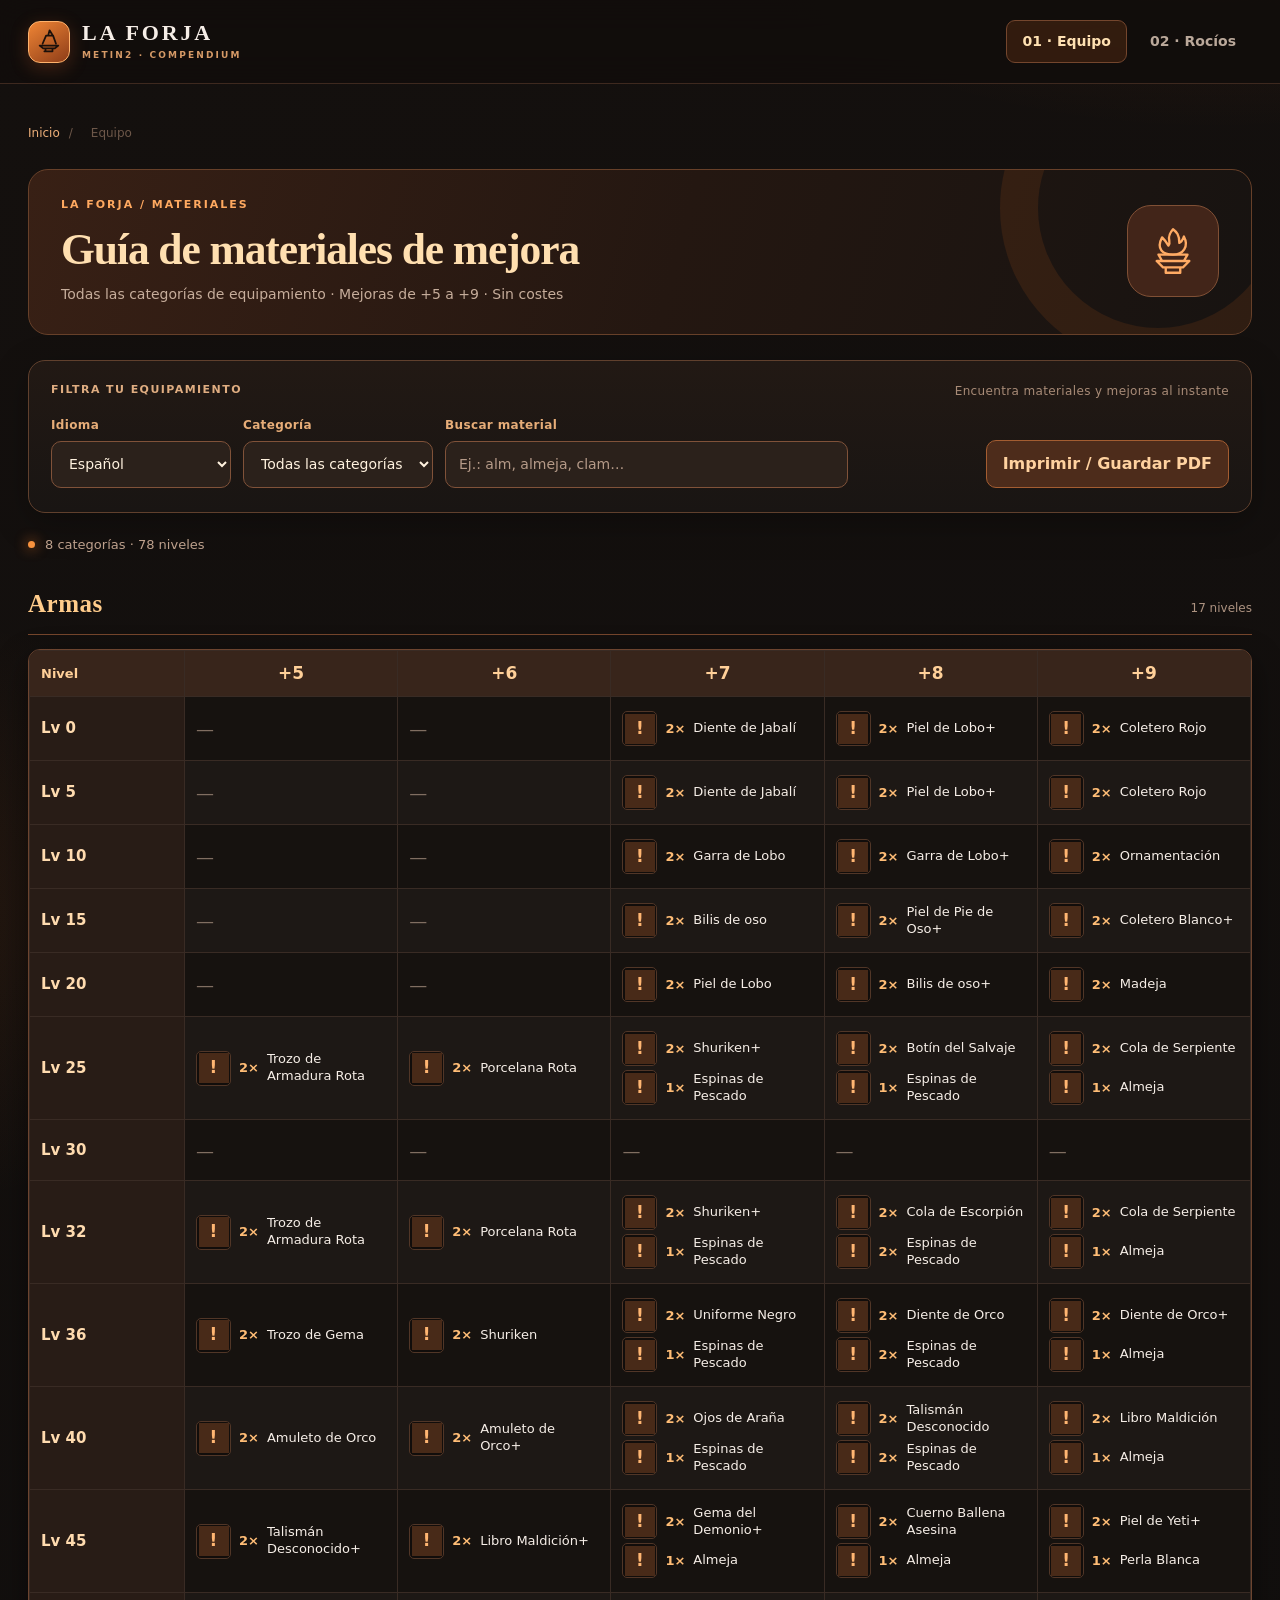
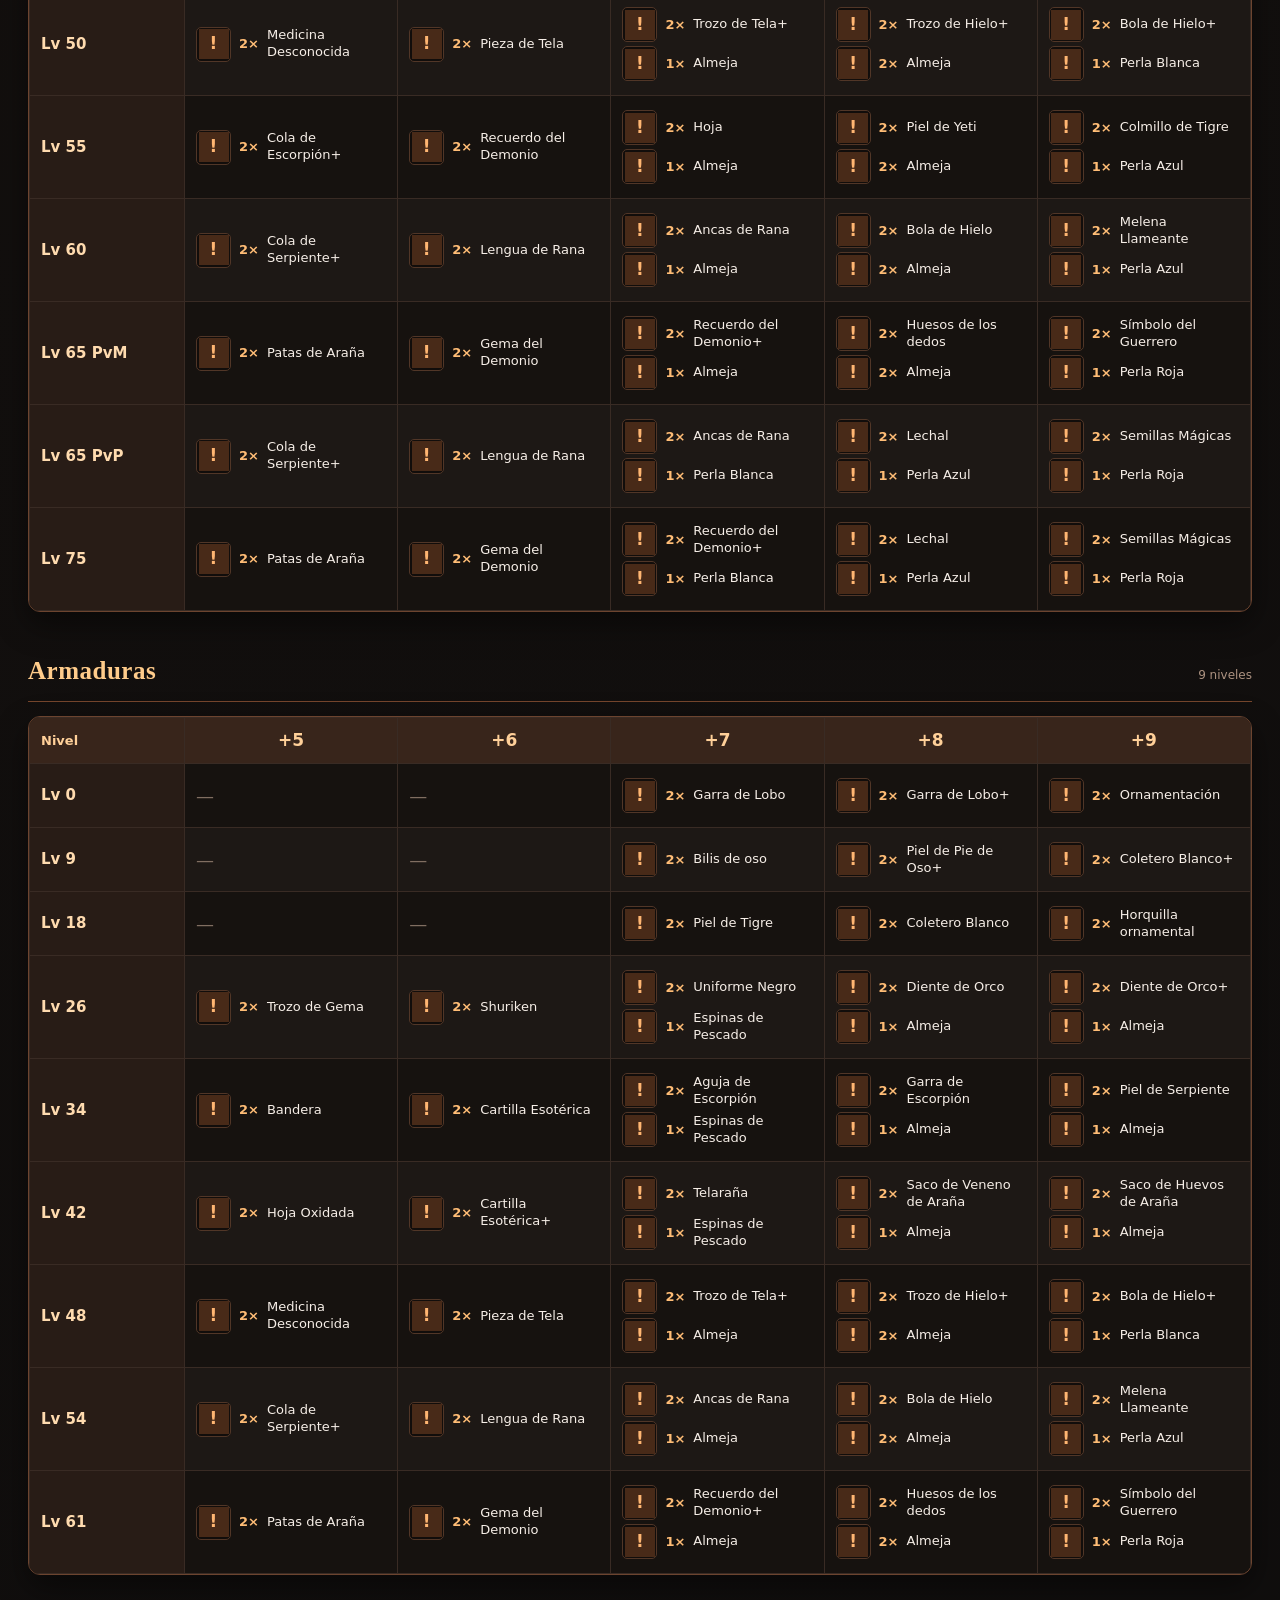
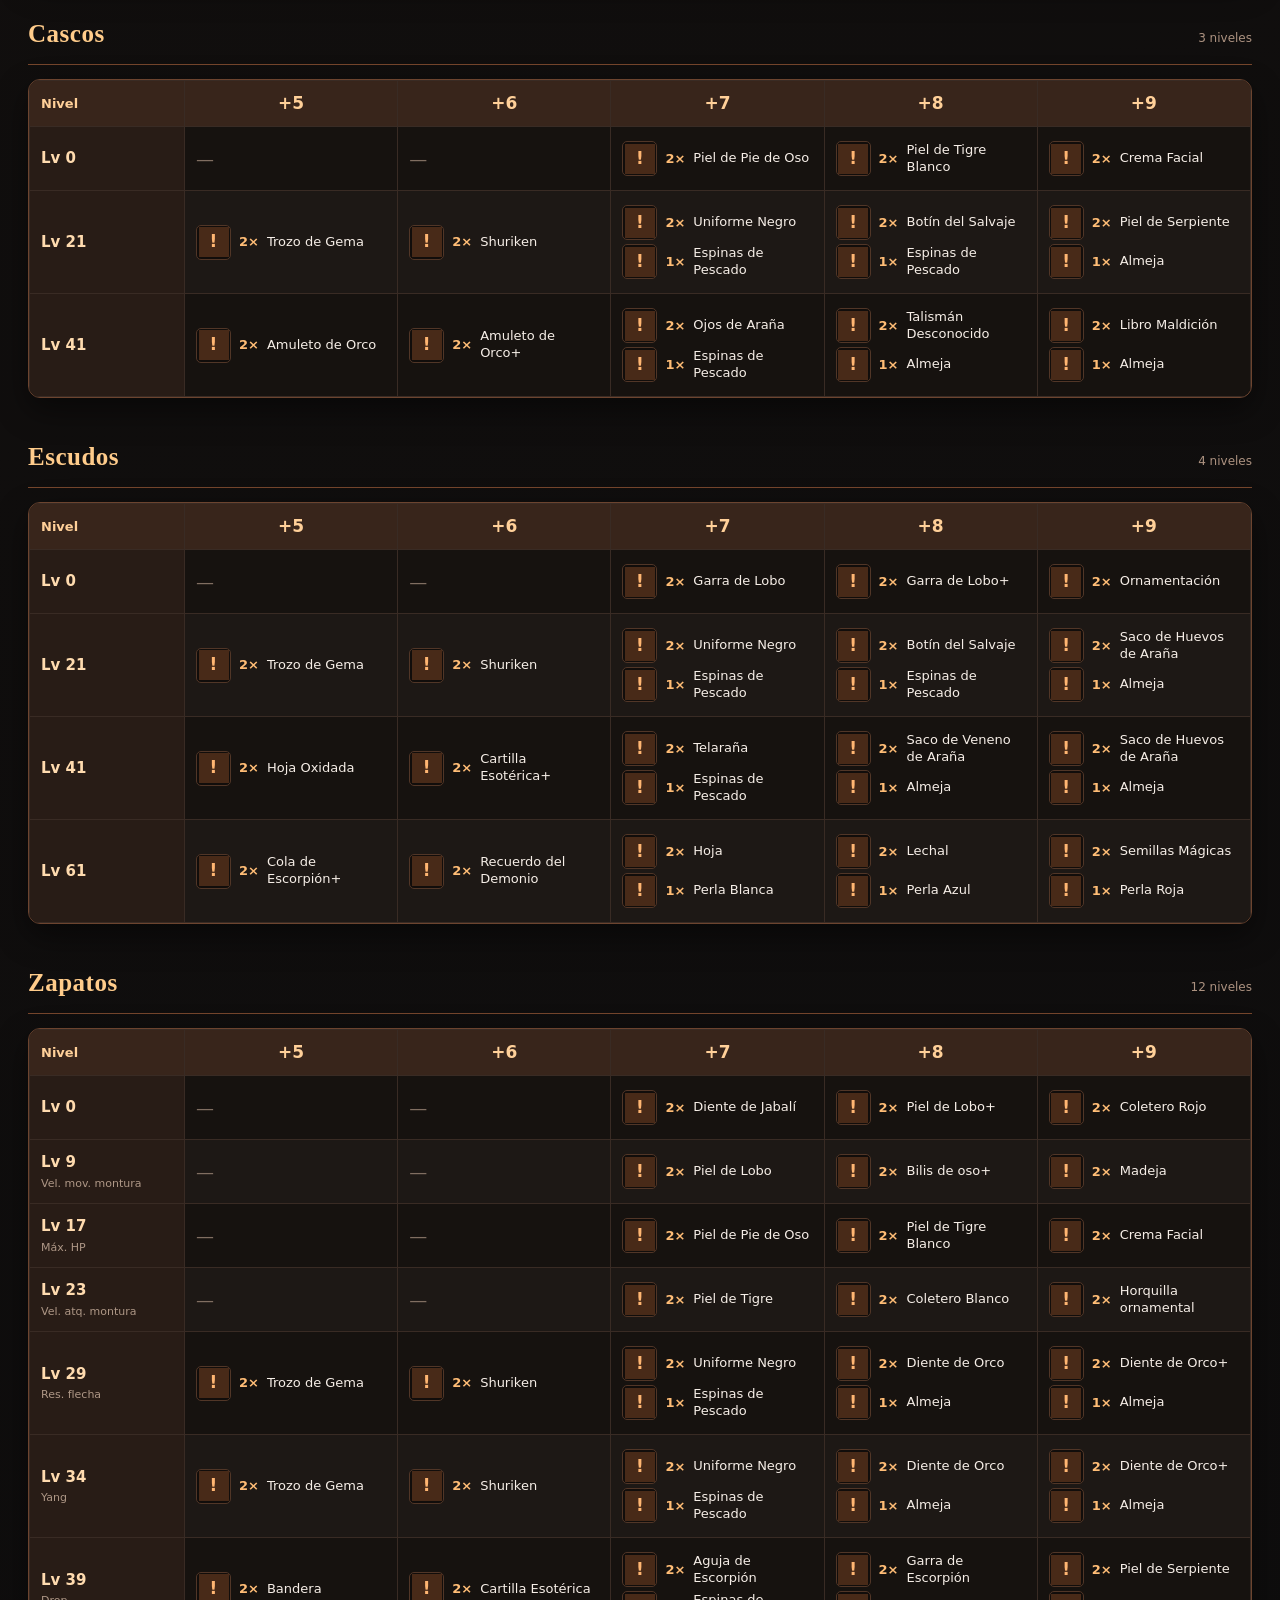
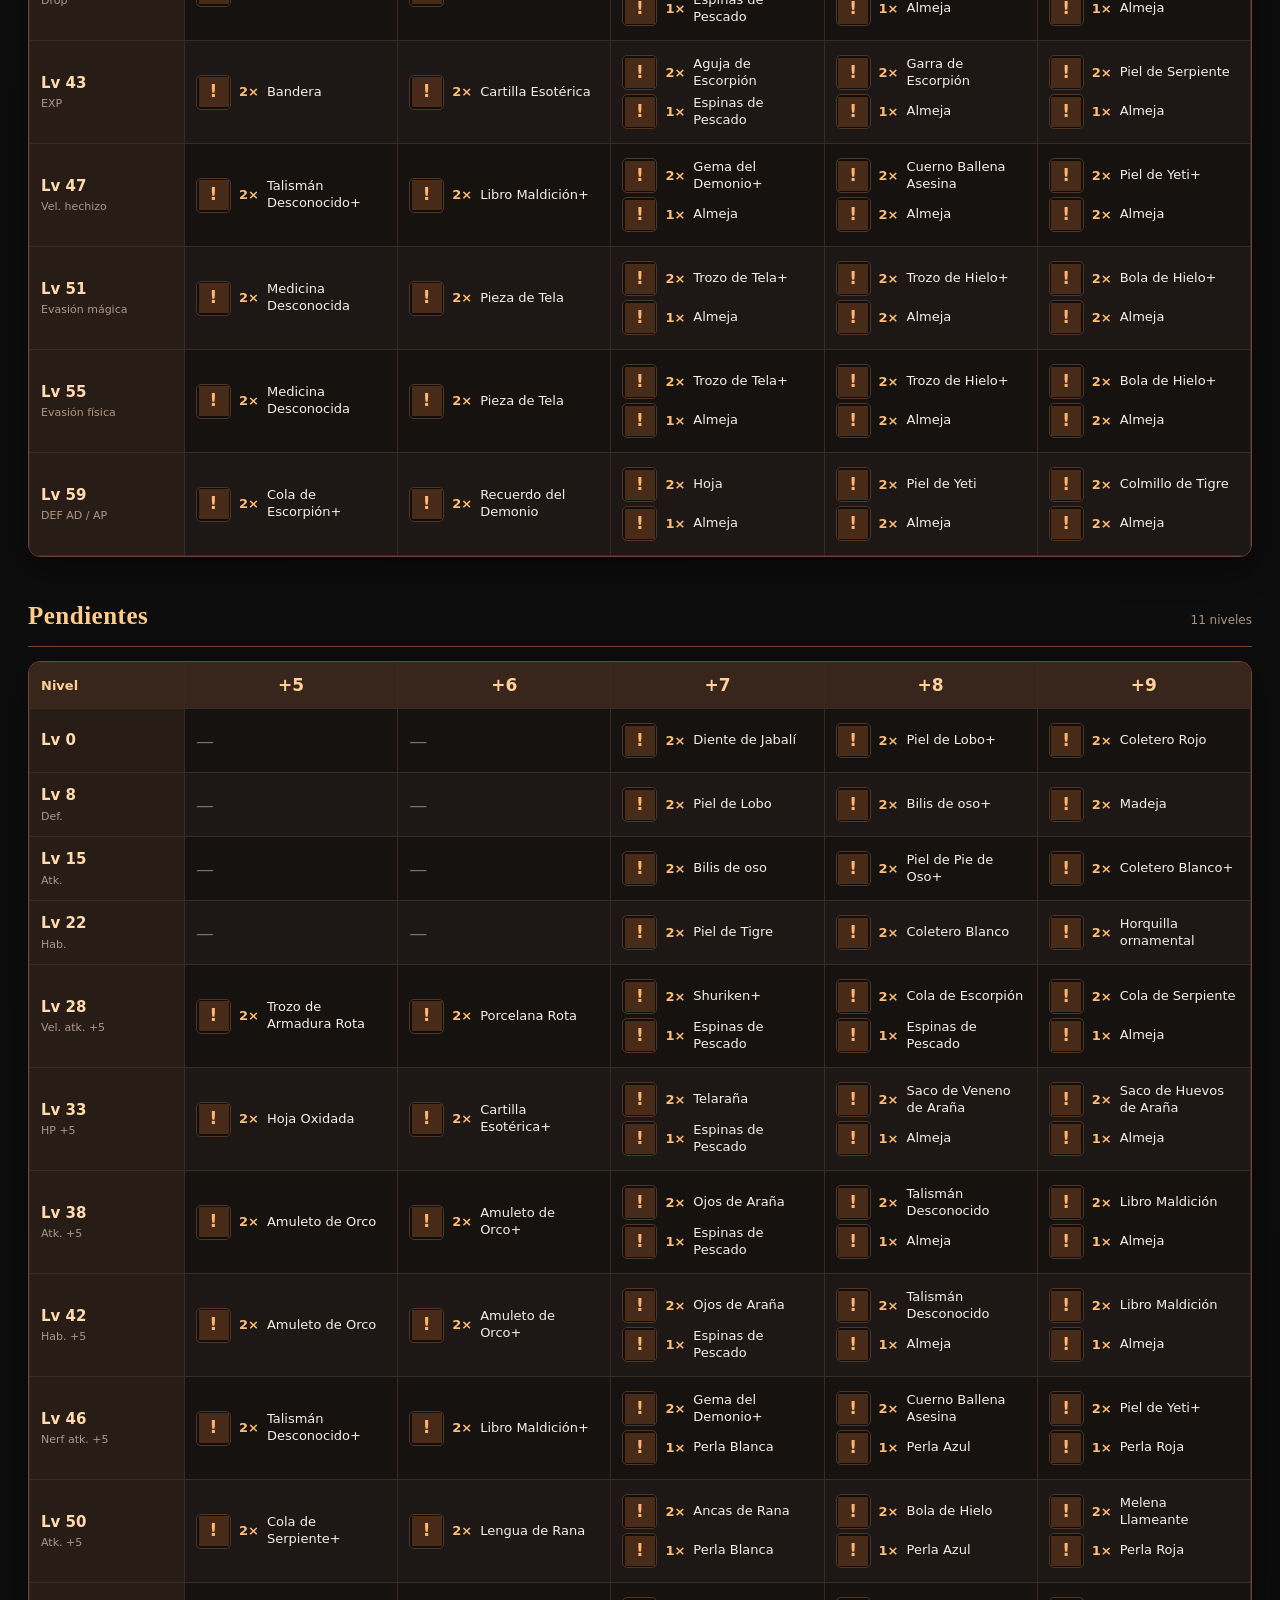
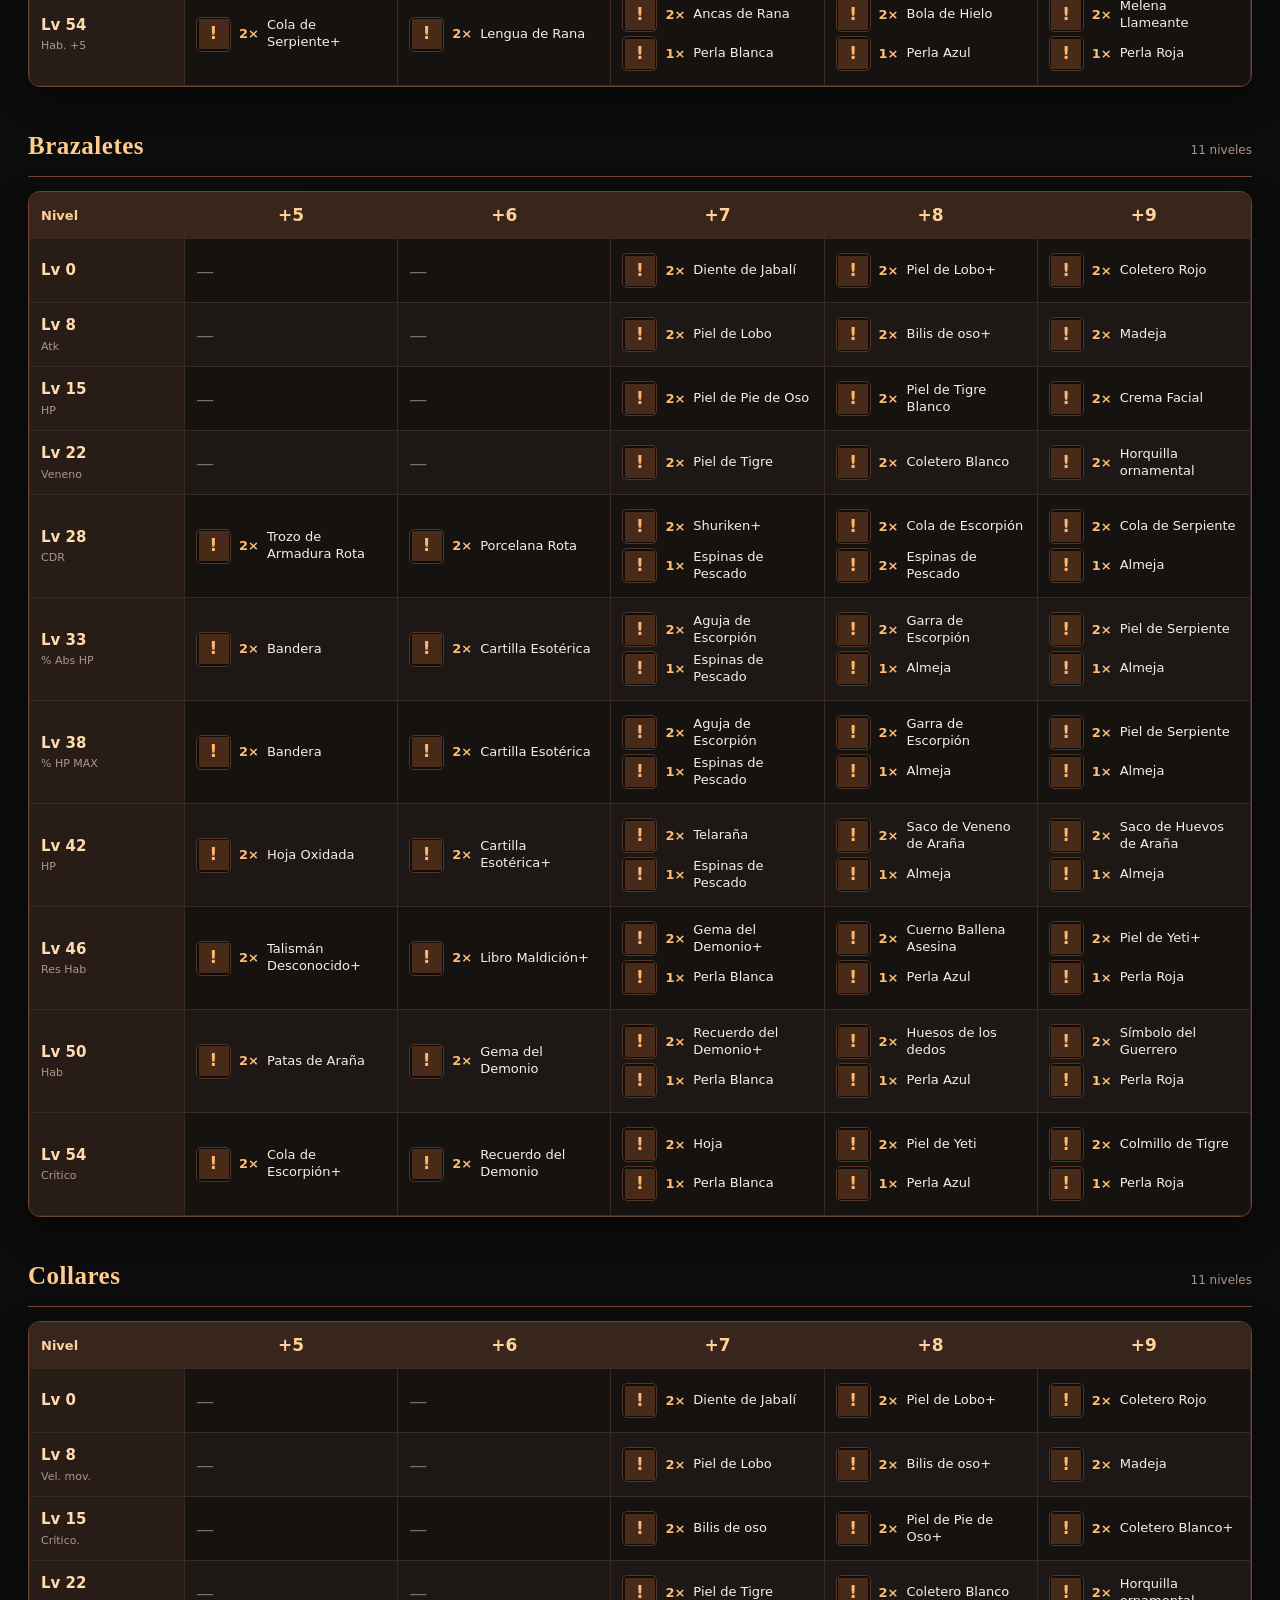
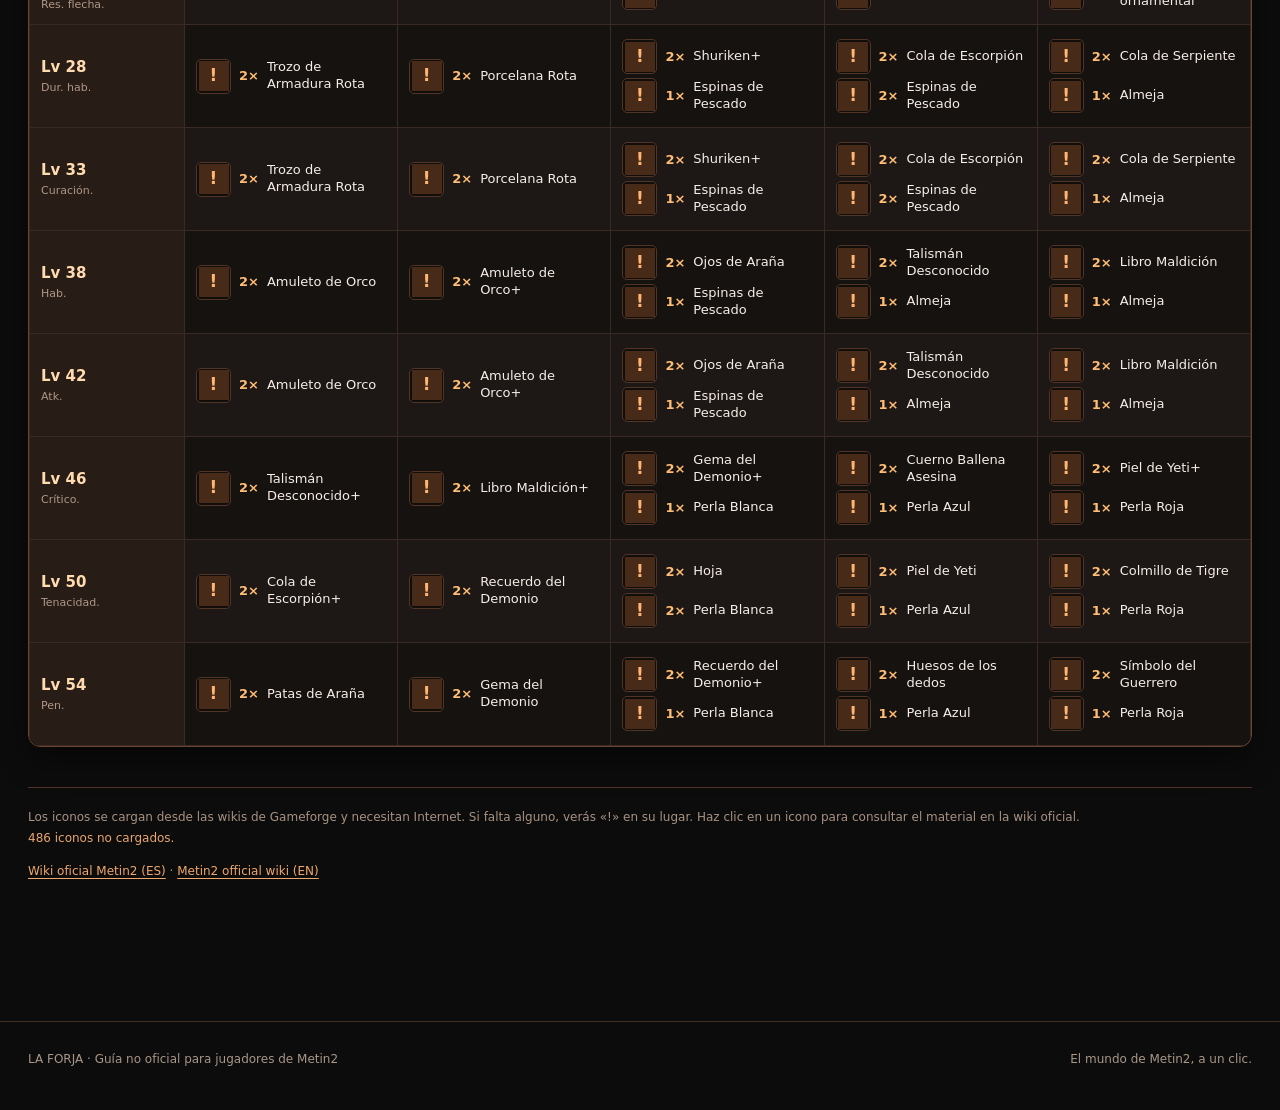
==== commit 6152f491: "Add files via upload" ====
--- a/crafting.html
+++ b/crafting.html
@@ -17,6 +17,7 @@
     </a>
     <nav class="main-nav" aria-label="Navegación principal">
       <a id="navCraft" href="crafting.html" aria-current="page">01 · Equipo</a>
+      <a id="navDew" href="rocios.html">02 · Rocíos</a>
     </nav>
   </div>
 </header>
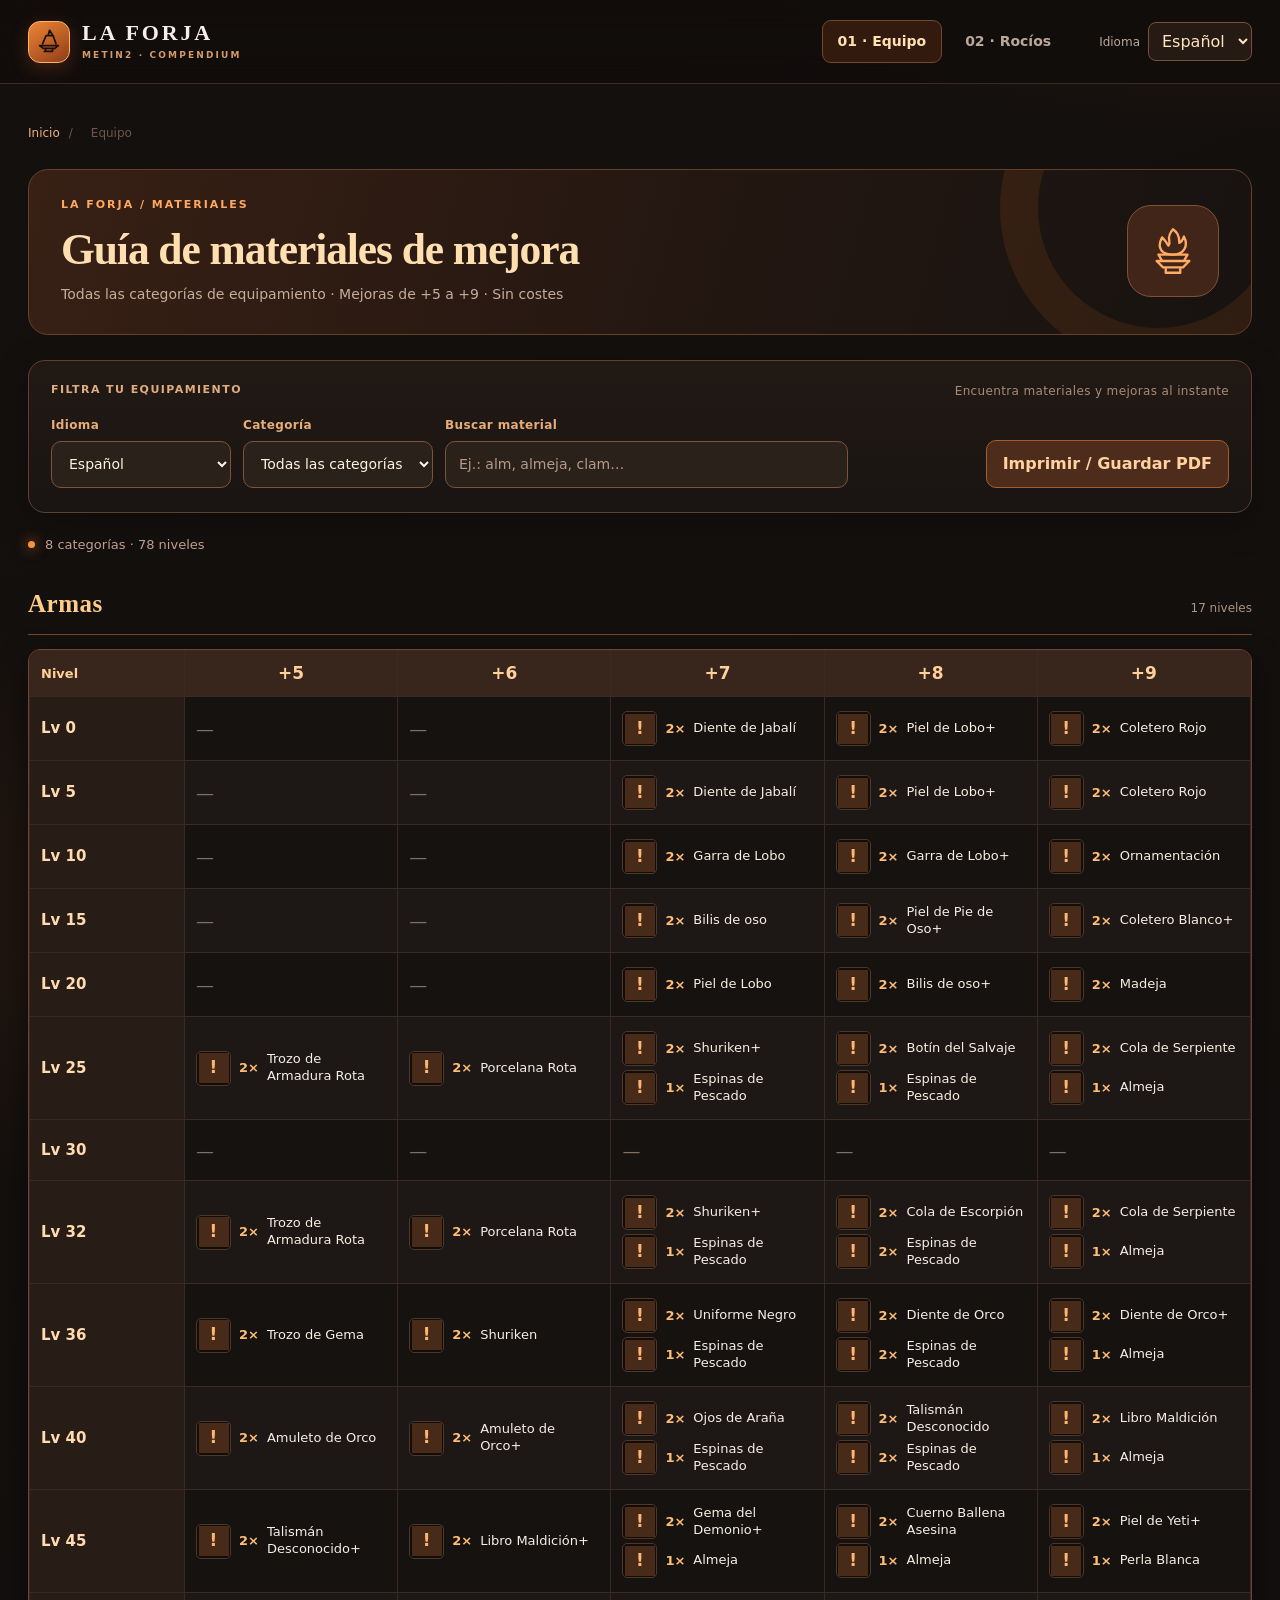
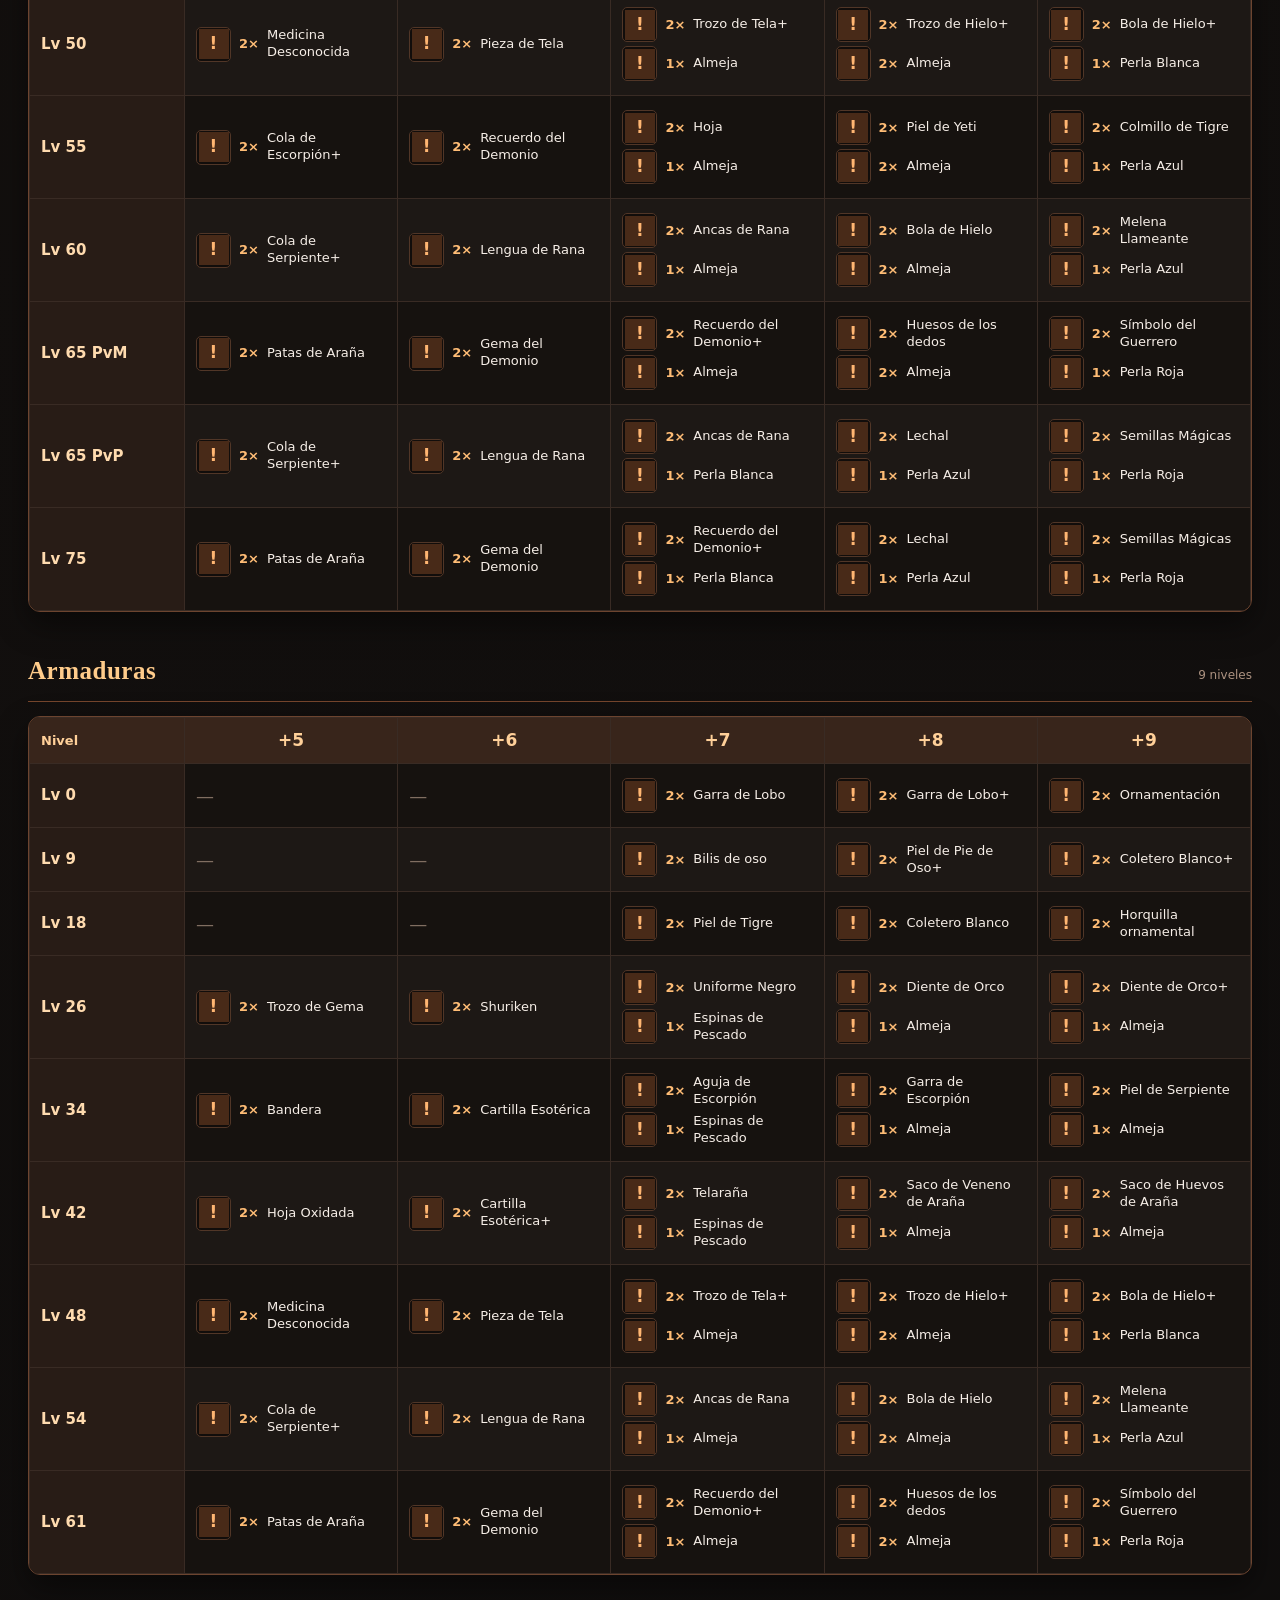
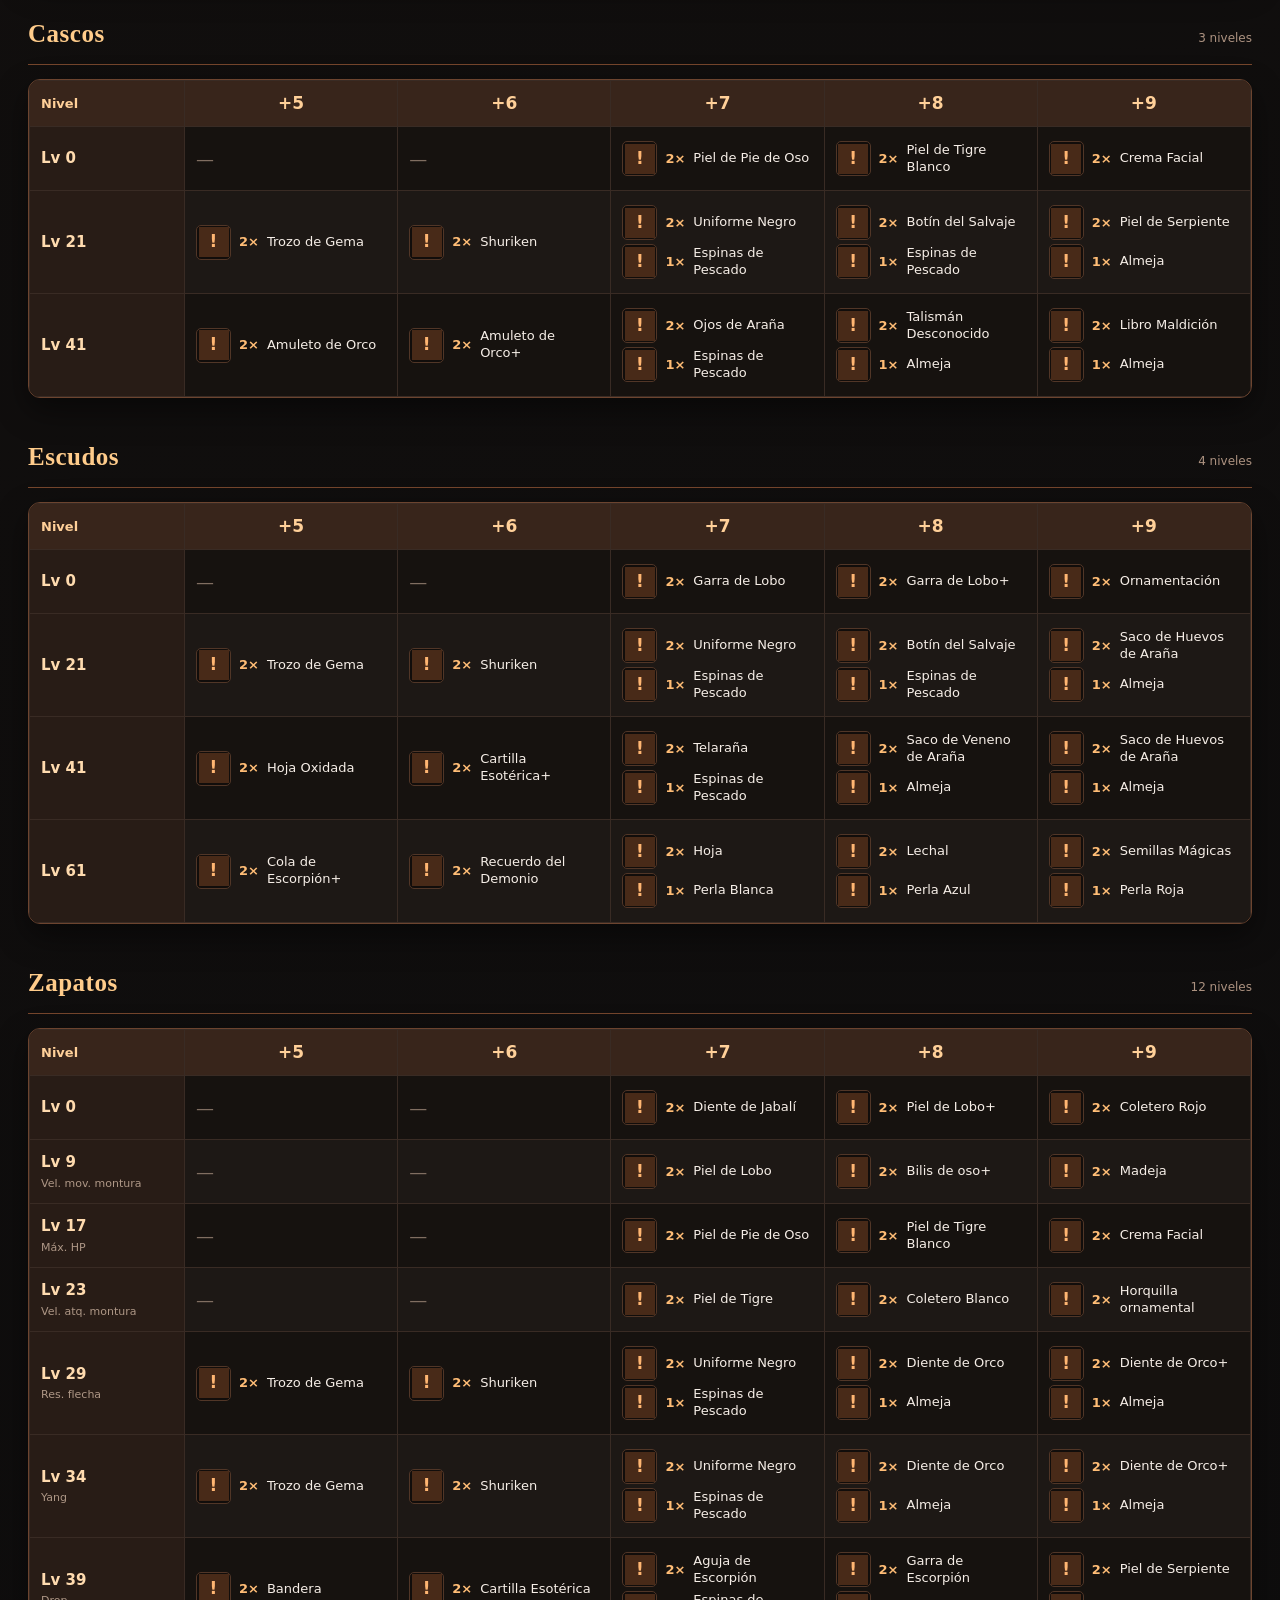
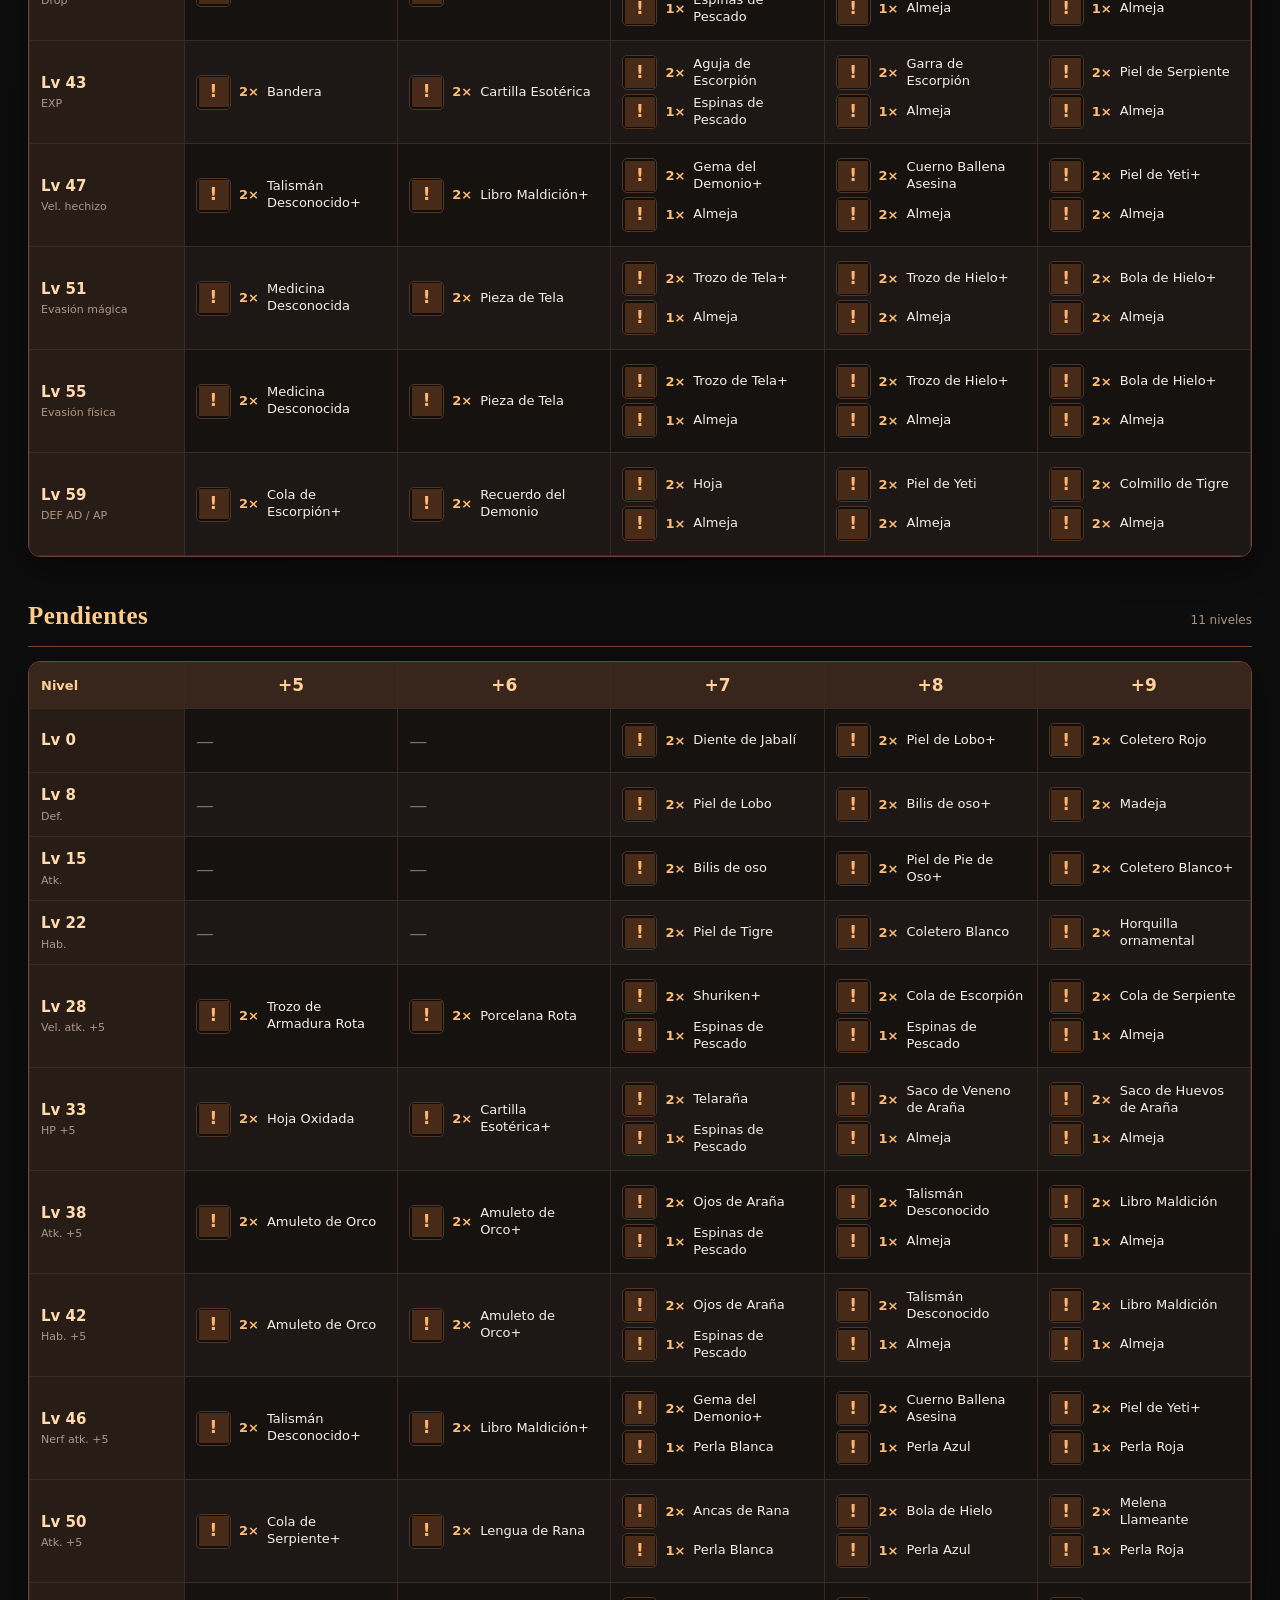
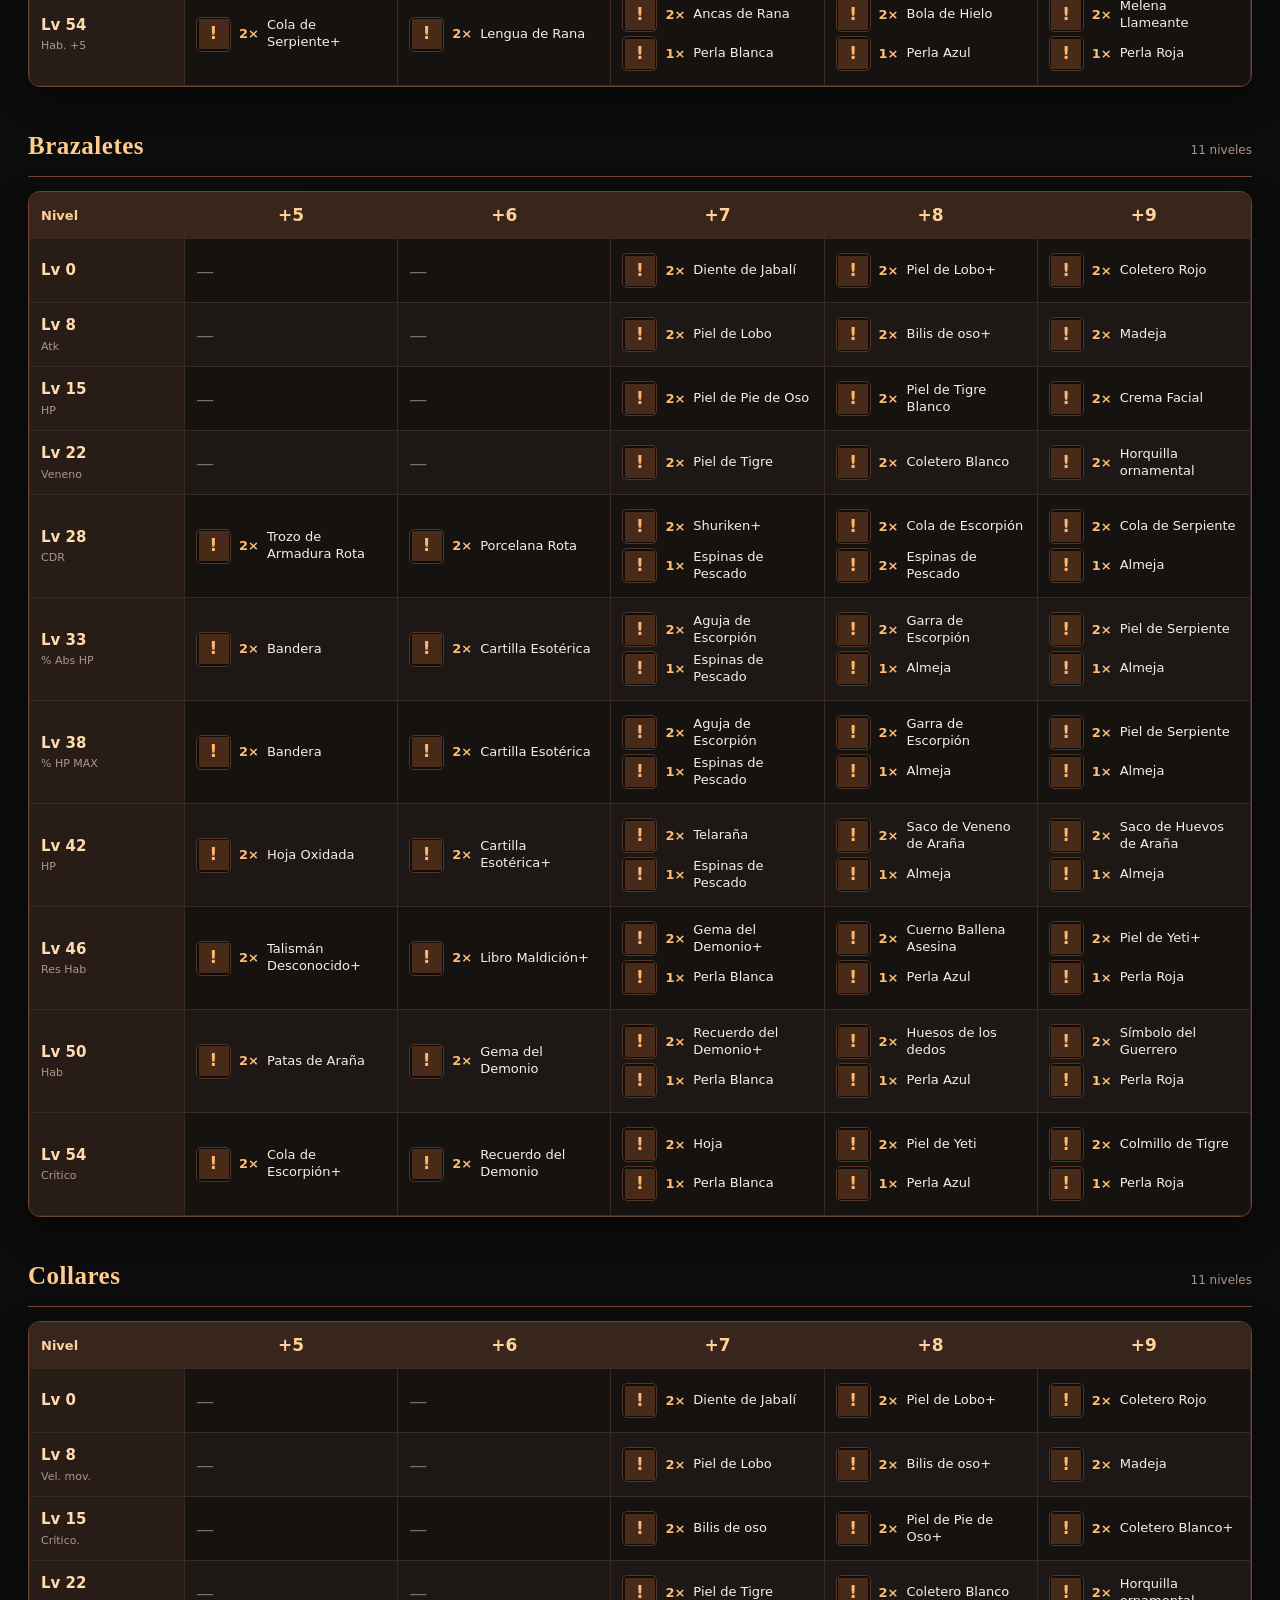
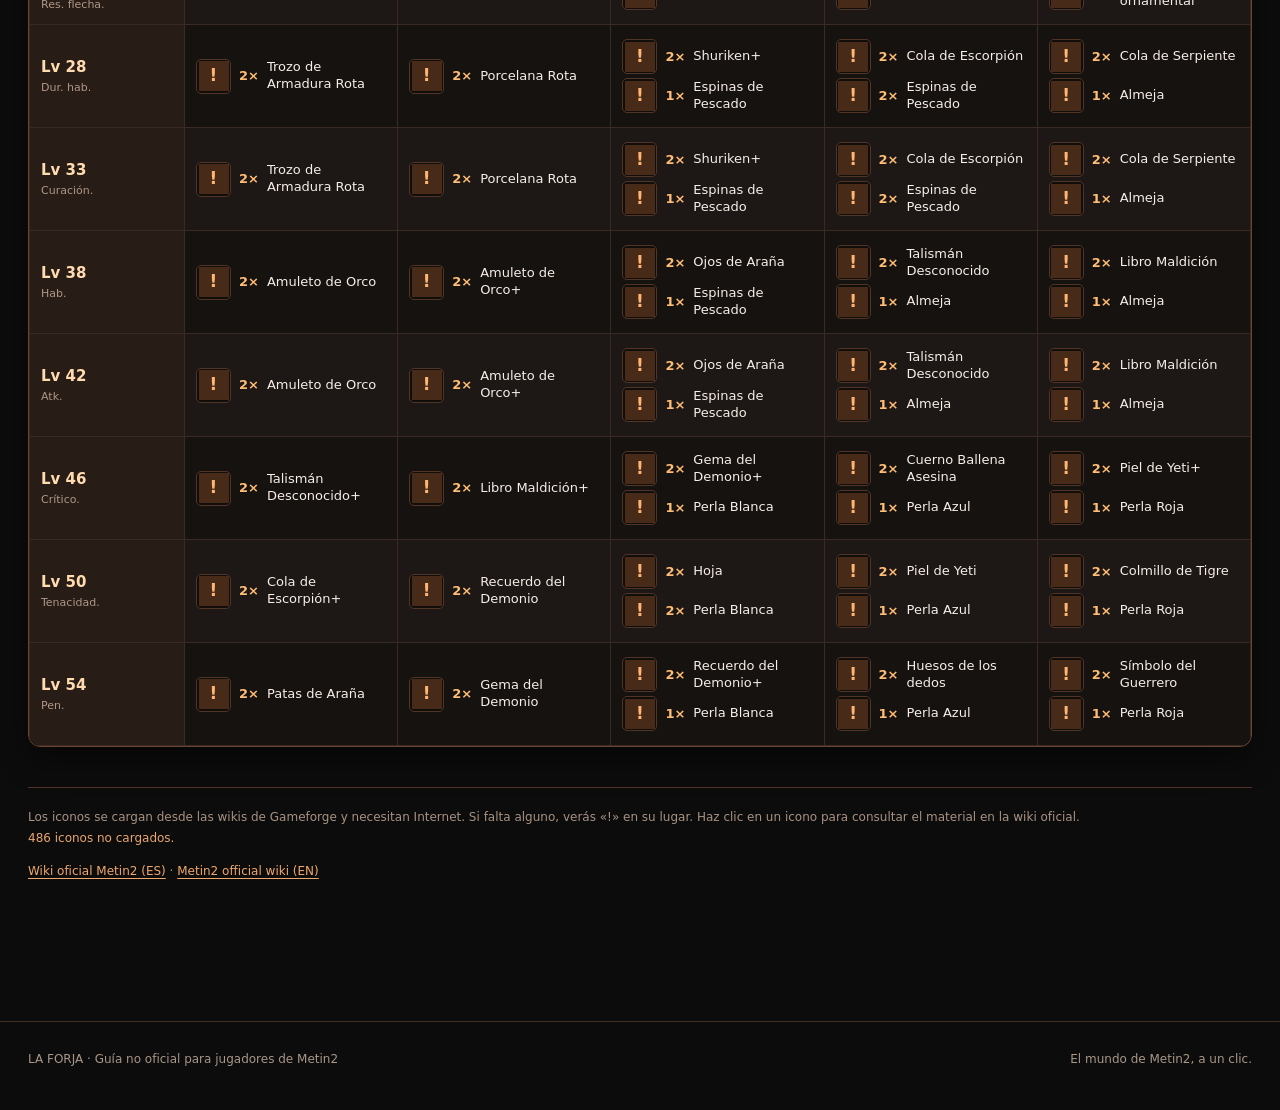
==== commit 840a3ddd: "Add files via upload" ====
--- a/crafting.html
+++ b/crafting.html
@@ -11,14 +11,15 @@
 <body>
 <header class="site-header">
   <div class="shell header-inner">
-    <a class="brand" href="index.html" data-home-link aria-label="Volver al inicio">
+    <a class="brand" id="brandHome" href="index.html" aria-label="La Forja, inicio">
       <span class="brand-mark" aria-hidden="true"><svg viewBox="0 0 48 48" fill="none" stroke="currentColor" stroke-width="3" stroke-linecap="round" stroke-linejoin="round"><path d="M8 30h32l-6 5H14l-6-5ZM18 35v5m12-5v5H16"/><path d="M13 27l6-14h12l5 14"/><path d="m23 11 2-7 5 8"/></svg></span>
       <span><span class="brand-name">LA FORJA</span><span class="brand-caption">Metin2 · Compendium</span></span>
     </a>
     <nav class="main-nav" aria-label="Navegación principal">
       <a id="navCraft" href="crafting.html" aria-current="page">01 · Equipo</a>
-      <a id="navDew" href="rocios.html">02 · Rocíos</a>
+      <a id="navDew" href="rocios.html" >02 · Rocíos</a>
     </nav>
+    <div class="top-lang"><label for="lang" id="langLabel">Idioma</label><select id="lang" aria-label="Idioma / Language"><option value="es">Español</option><option value="en">English</option></select></div>
   </div>
 </header>
 <main class="shell craft-main">
